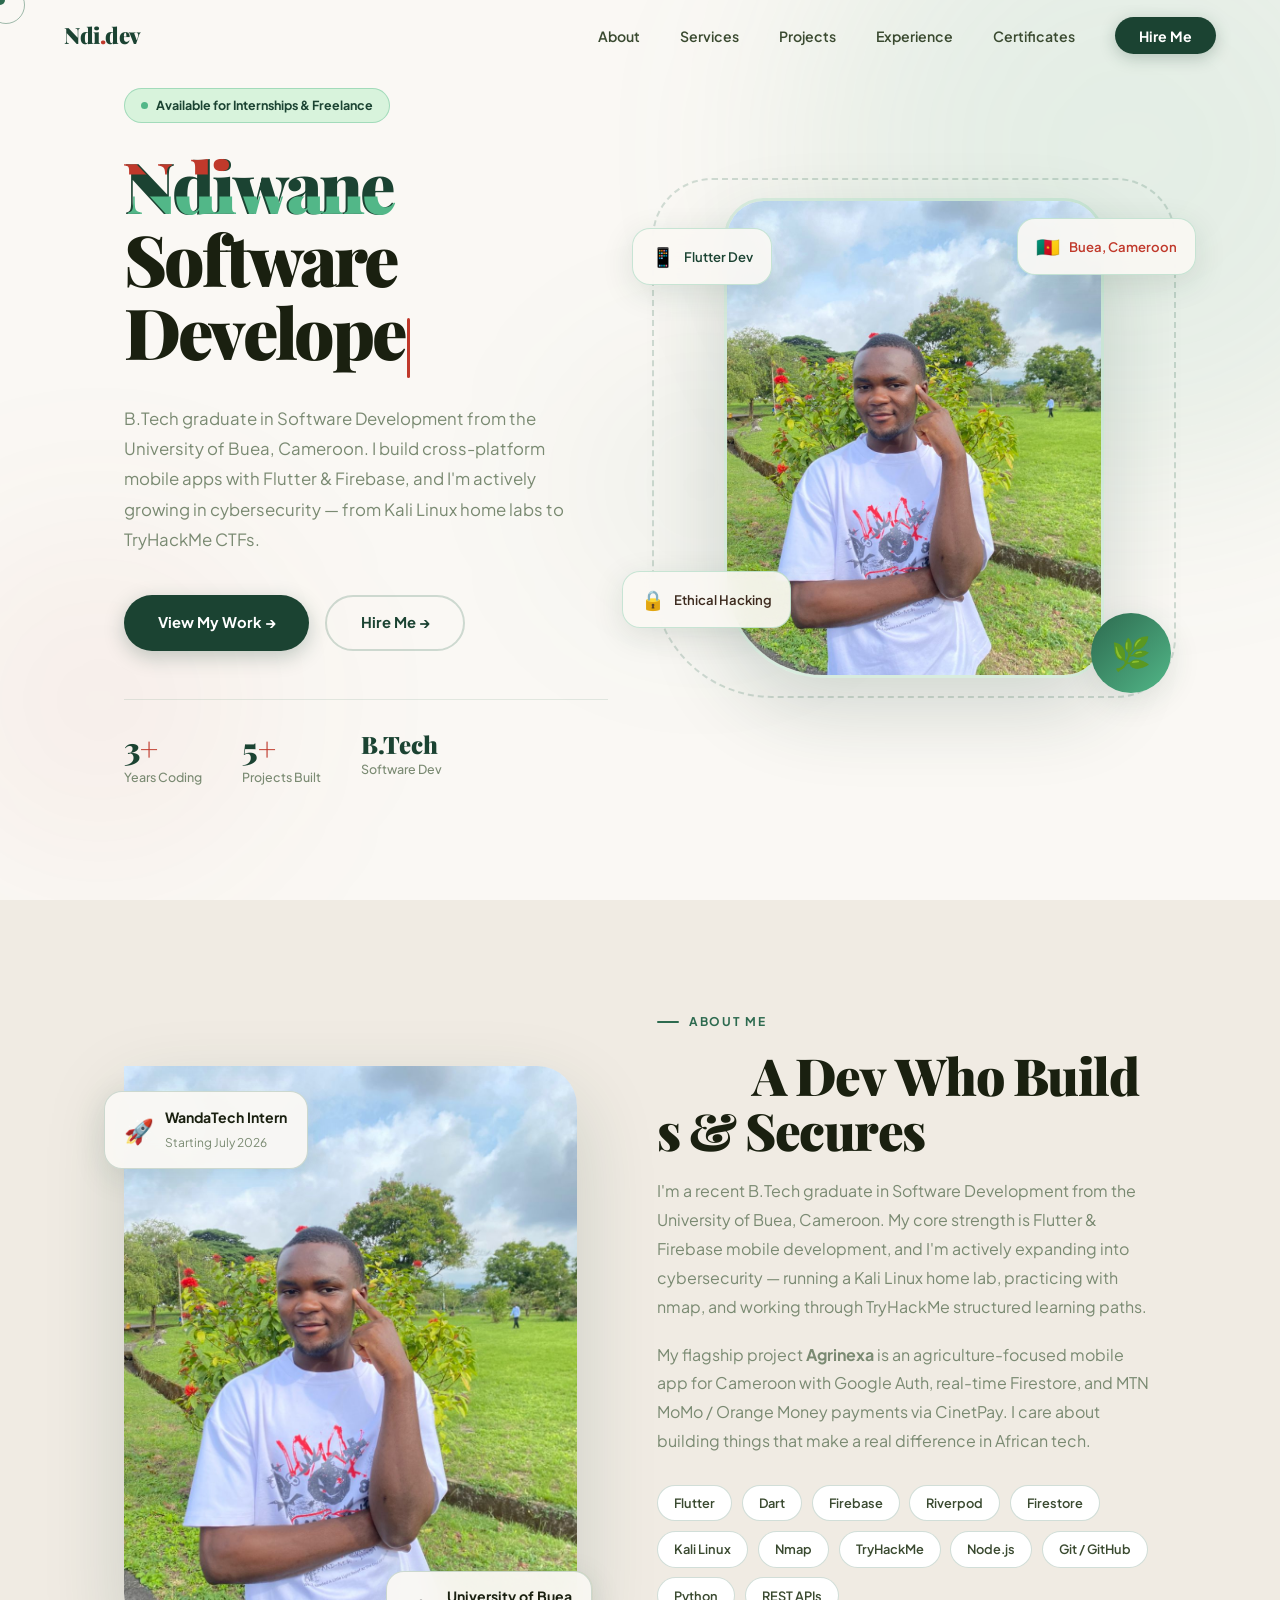
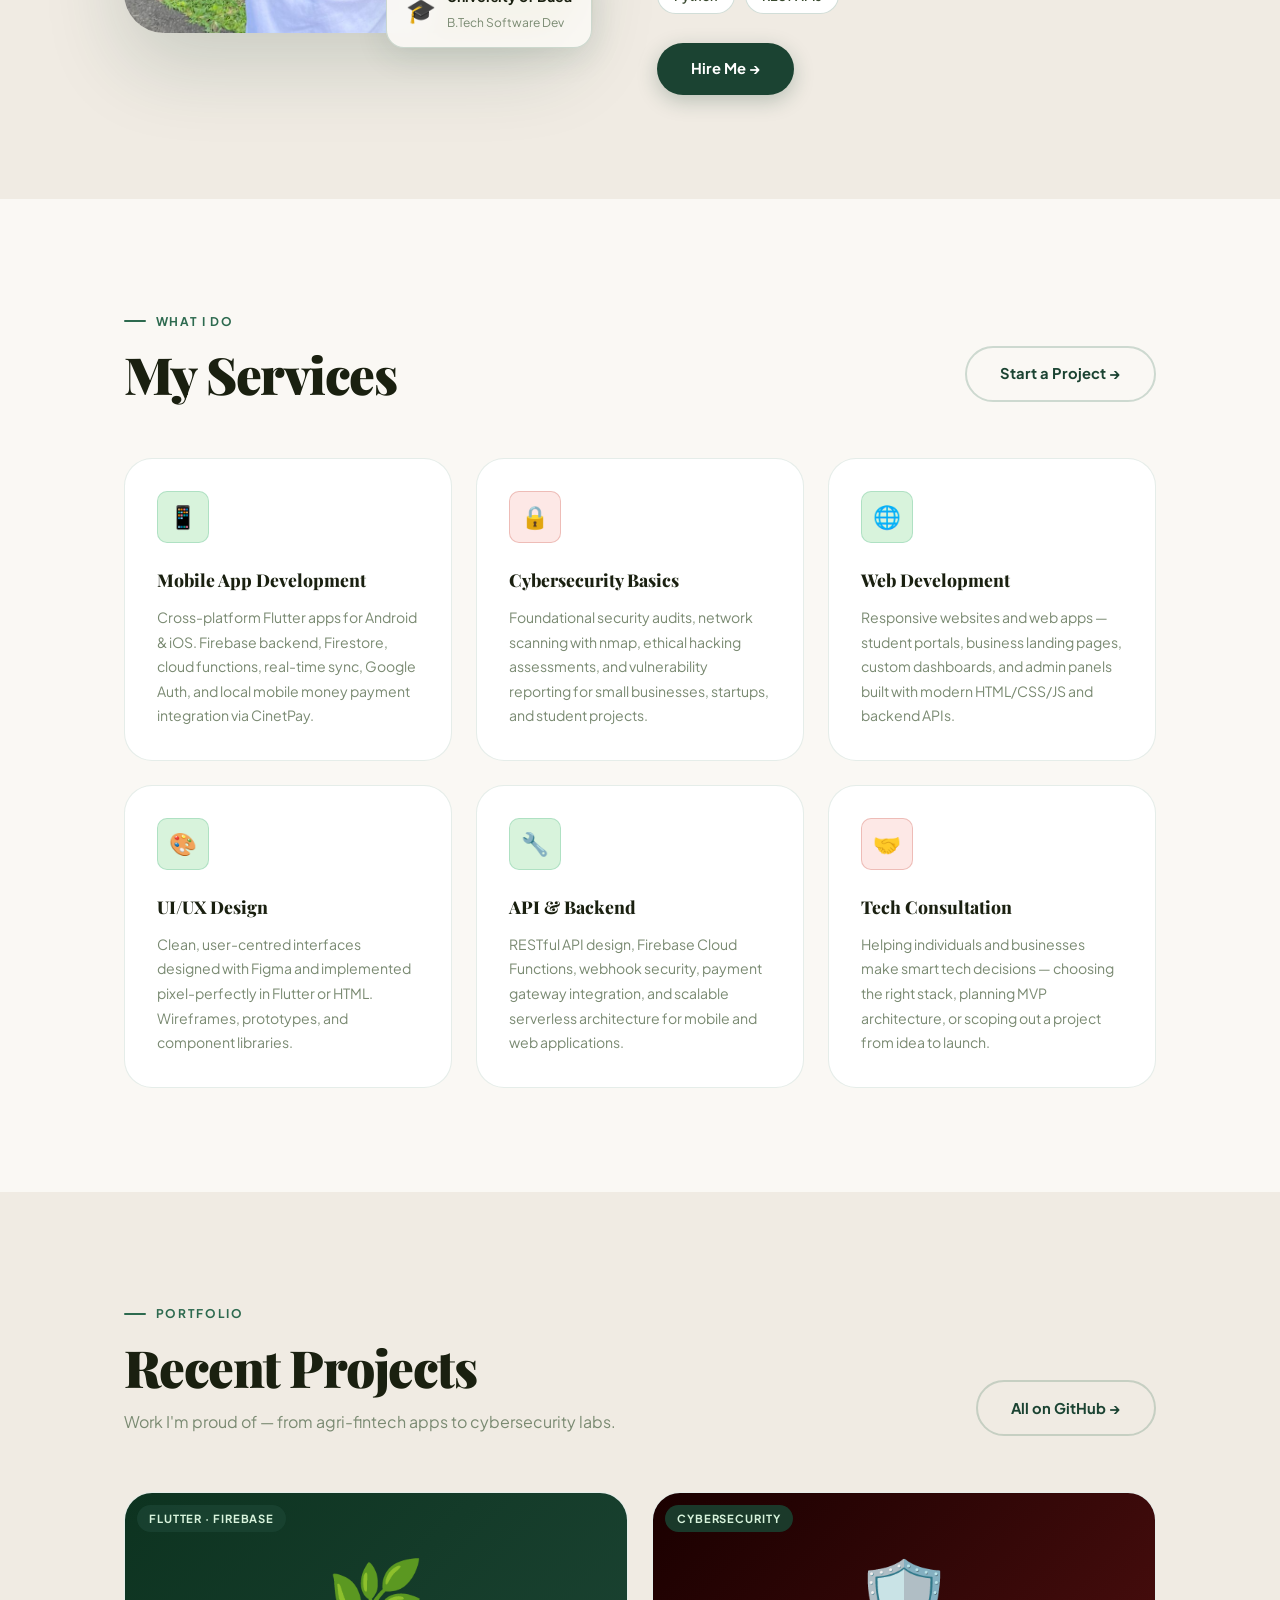
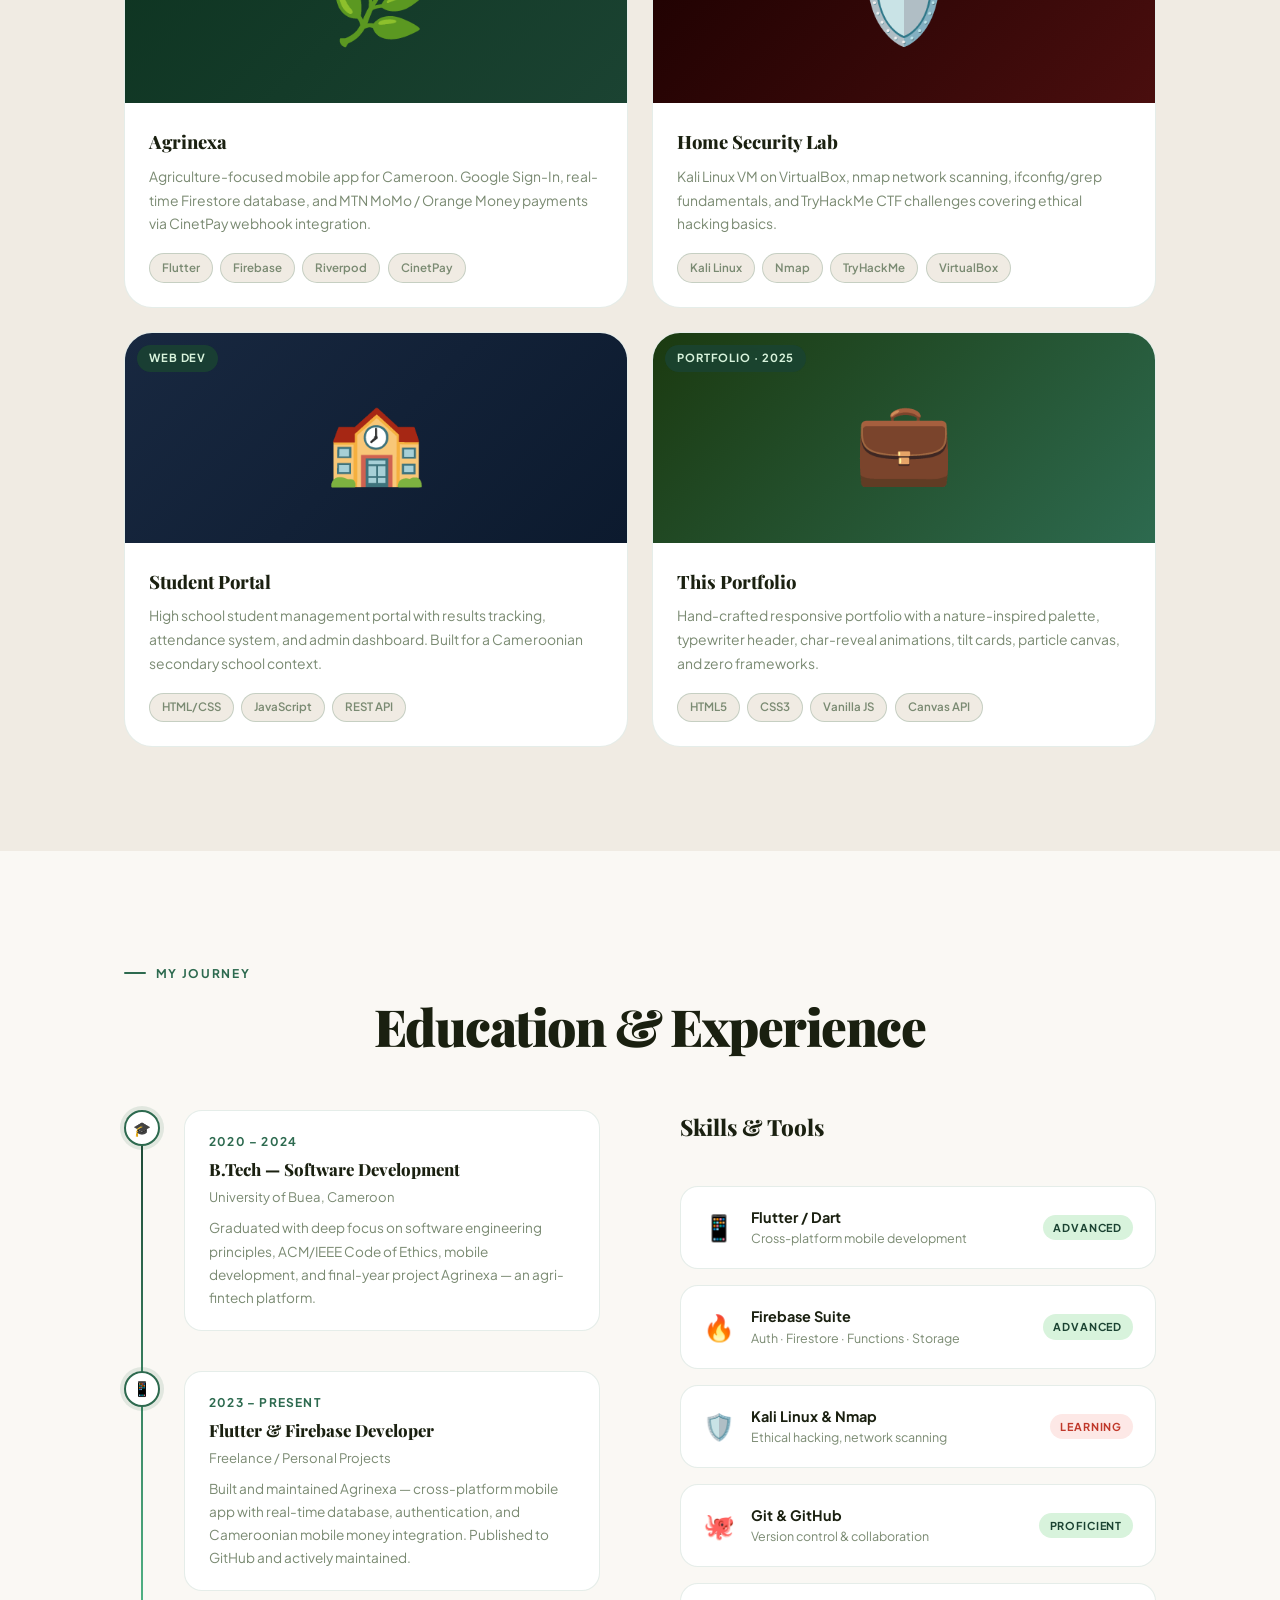
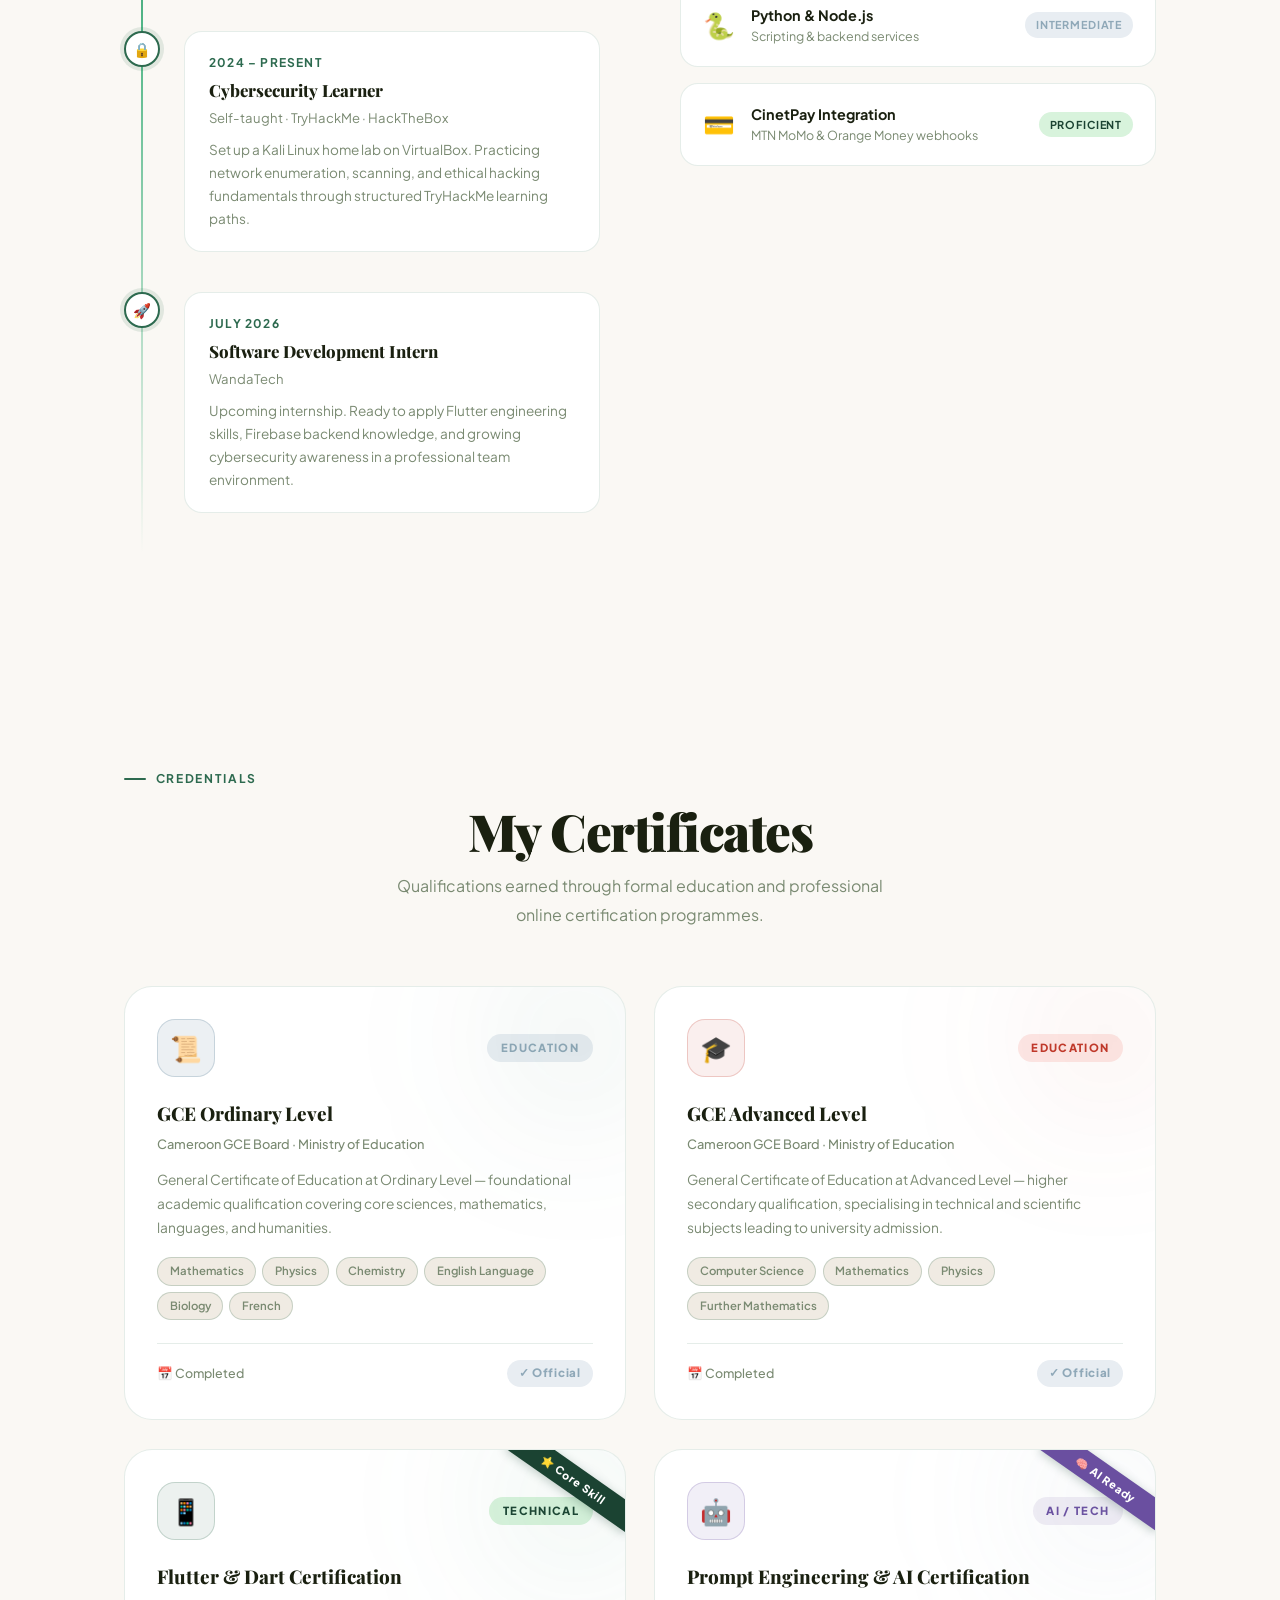
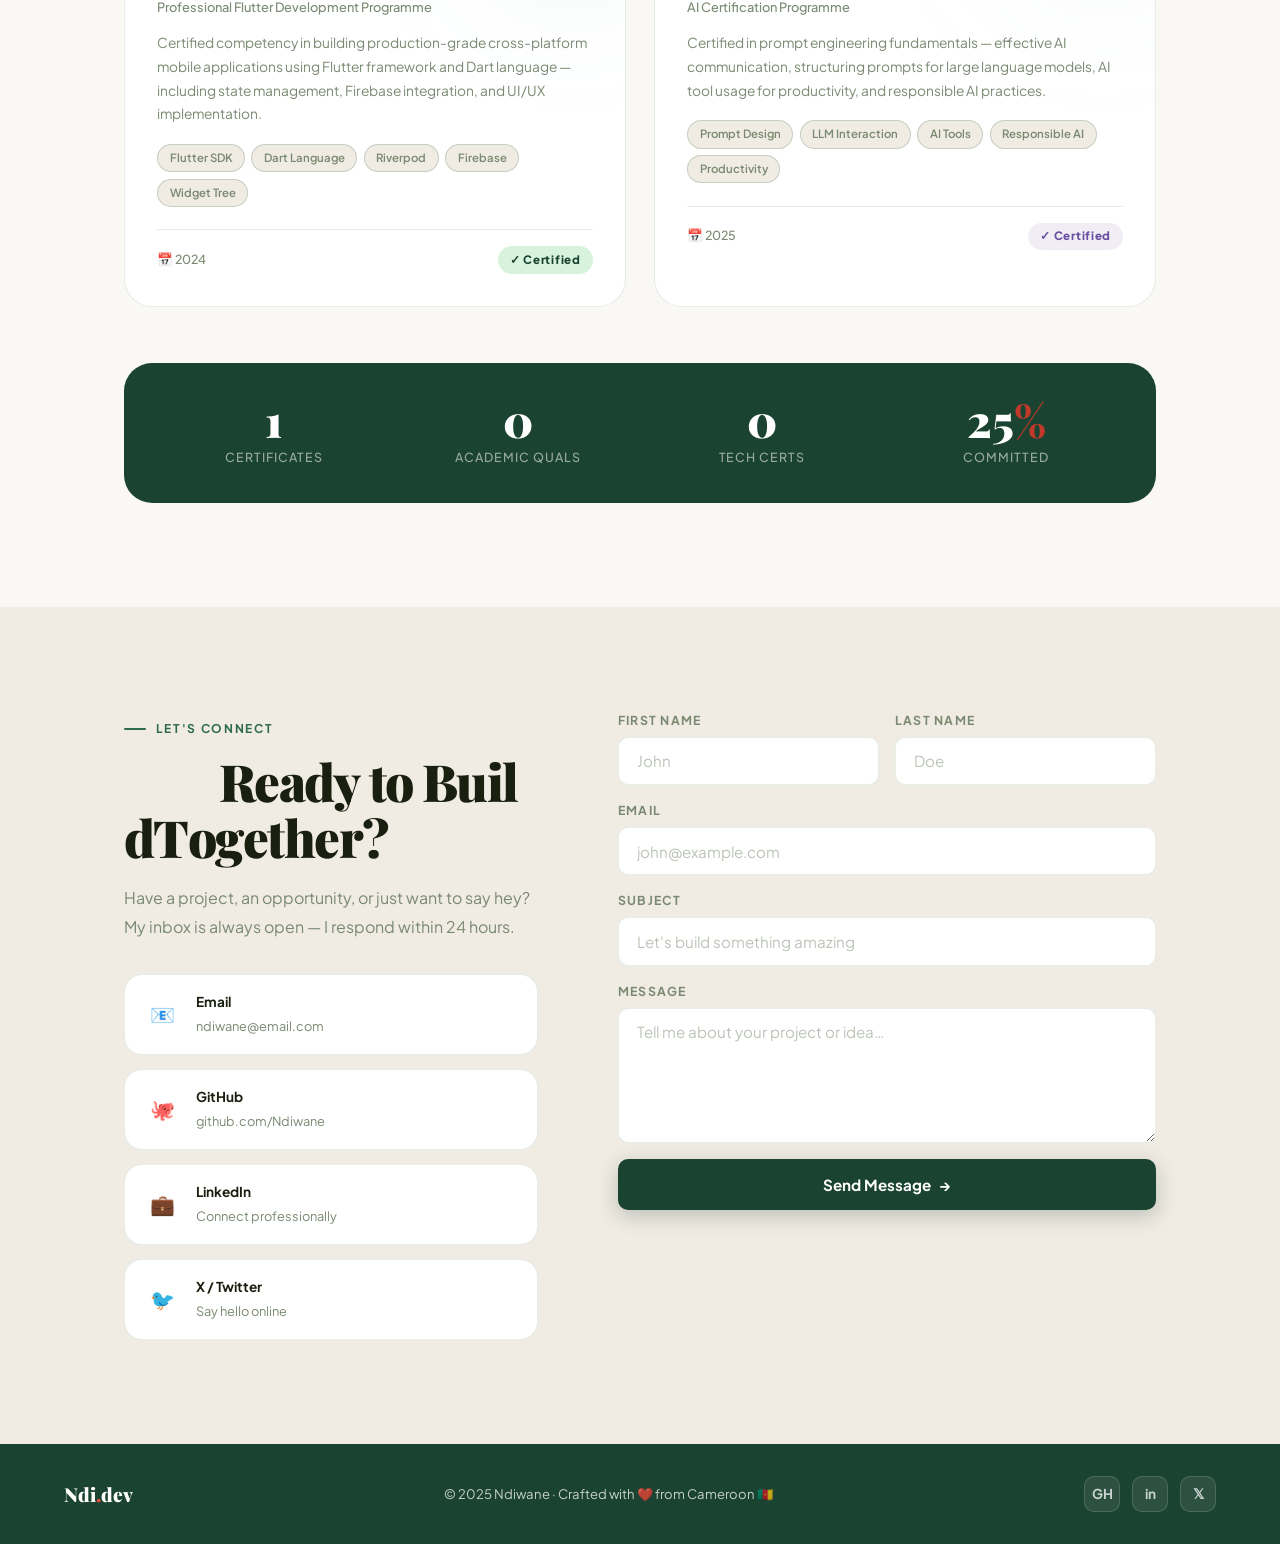
==== index.html @ b37a6908 "Add files via upload" ====
<!DOCTYPE html>
<html lang="en">
<head>
  <meta charset="UTF-8" />
  <meta name="viewport" content="width=device-width, initial-scale=1.0"/>
  <meta name="description" content="Ndiwane — Software Developer & Cybersecurity Enthusiast from Cameroon. Flutter, Firebase, Kali Linux."/>
  <title>Ndiwane · Software Developer</title>
  <link rel="preconnect" href="https://fonts.googleapis.com">
  <link href="https://fonts.googleapis.com/css2?family=Playfair+Display:wght@700;800;900&family=Plus+Jakarta+Sans:wght@300;400;500;600;700&display=swap" rel="stylesheet">
  <link rel="stylesheet" href="portfolio.css">
</head>
<body>
 
<!-- LEAF PARTICLE CANVAS -->
<canvas id="leafCanvas" style="position:fixed;inset:0;z-index:0;pointer-events:none;opacity:0.7;"></canvas>
 
<!-- CURSOR -->
<div class="cursor" id="cursor"></div>
<div class="cursor-ring" id="cursorRing"></div>
 
<!-- ════════════════════════════
     NAVBAR
════════════════════════════ -->
<nav class="navbar" id="navbar">
  <a href="#hero" class="nav-logo">Ndi<span class="dot">.</span>dev</a>
 
  <ul class="nav-links">
    <li><a href="#about">About</a></li>
    <li><a href="#services">Services</a></li>
    <li><a href="#projects">Projects</a></li>
    <li><a href="#experience">Experience</a></li>
    <li><a href="#certificates">Certificates</a></li>
    <li><a href="hire.html" class="nav-hire">Hire Me</a></li>
  </ul>
 
  <button class="hamburger" id="hamburger" aria-label="Toggle menu">
    <span></span><span></span><span></span>
  </button>
</nav>
 
<!-- MOBILE MENU -->
<div class="mobile-menu" id="mobileMenu">
  <a href="#about">About</a>
  <a href="#services">Services</a>
  <a href="#projects">Projects</a>
  <a href="#experience">Experience</a>
  <a href="#certificates">Certificates</a>
  <a href="hire.html">Hire Me</a>
</div>
 
 
<!-- ════════════════════════════
     HERO
════════════════════════════ -->
<section id="hero">
  <!-- ambient blobs -->
  <div class="hero-blob blob1"></div>
  <div class="hero-blob blob2"></div>
  <div class="hero-blob blob3"></div>
 
  <div class="hero-inner">
 
    <!-- LEFT — TEXT -->
    <div class="hero-text">
      <div class="hero-tag">
        <span class="pulse-dot"></span>
        Available for Internships & Freelance
      </div>
 
      <h1 class="hero-title">
        <span class="name-line glitch word-hover" data-text="Ndiwane">Ndiwane</span>
        <span class="role-line">
          <span id="typewriterRole">Software Developer</span><span class="typewriter-cursor"></span>
        </span>
      </h1>
 
      <p class="hero-desc">
        B.Tech graduate in Software Development from the University of Buea, Cameroon.
        I build cross-platform mobile apps with Flutter &amp; Firebase, and I'm actively growing
        in cybersecurity — from Kali Linux home labs to TryHackMe CTFs.
      </p>
 
      <div class="hero-actions">
        <a href="#projects" class="btn-primary">View My Work →</a>
        <a href="hire.html" class="btn-outline">Hire Me →</a>
      </div>
 
      <div class="hero-stats">
        <div class="h-stat">
          <div class="h-stat-num"><span data-count="3">0</span><span class="counter-suffix">+</span></div>
          <div class="h-stat-label">Years Coding</div>
        </div>
        <div class="h-stat">
          <div class="h-stat-num"><span data-count="5">0</span><span class="counter-suffix">+</span></div>
          <div class="h-stat-label">Projects Built</div>
        </div>
        <div class="h-stat">
          <div class="h-stat-num" style="font-size:1.5rem;">B.Tech</div>
          <div class="h-stat-label">Software Dev</div>
        </div>
      </div>
    </div>
 
    <!-- RIGHT — PHOTO -->
    <div class="hero-photo-wrap">
      <div class="photo-ring"></div>
 
      <div class="photo-frame">
        <img src="profile.jpg" alt="Ndiwane — Software Developer" loading="eager">
      </div>
 
      <!-- floating deco cards -->
      <div class="photo-deco deco-1">
        <span class="deco-icon">📱</span>
        Flutter Dev
      </div>
      <div class="photo-deco deco-2">
        <span class="deco-icon">🔒</span>
        Ethical Hacking
      </div>
      <div class="photo-deco deco-3">
        <span class="deco-icon">🇨🇲</span>
        Buea, Cameroon
      </div>
 
      <div class="photo-corner">🌿</div>
    </div>
 
  </div>
</section>
 
 
<!-- ════════════════════════════
     ABOUT
════════════════════════════ -->
<section id="about">
  <div class="container">
    <div class="about-grid">
 
      <!-- photo side -->
      <div class="about-img-side reveal-left">
        <img src="profile.jpg" alt="Ndiwane" class="about-photo">
        <div class="about-badge ab1">
          <div class="ab-icon">🎓</div>
          <div class="ab-info">
            <strong>University of Buea</strong>
            <span>B.Tech Software Dev</span>
          </div>
        </div>
        <div class="about-badge ab2">
          <div class="ab-icon">🚀</div>
          <div class="ab-info">
            <strong>WandaTech Intern</strong>
            <span>Starting July 2026</span>
          </div>
        </div>
      </div>
 
      <!-- content side -->
      <div class="about-content">
        <div class="section-eyebrow reveal">About Me</div>
        <h2 class="section-title char-reveal reveal d1">
          A Dev Who Builds &amp; Secures
        </h2>
        <p class="section-sub reveal d2" style="margin: 1.2rem 0;">
          I'm a recent B.Tech graduate in Software Development from the University of Buea, Cameroon.
          My core strength is Flutter &amp; Firebase mobile development, and I'm actively expanding
          into cybersecurity — running a Kali Linux home lab, practicing with nmap, and working through
          TryHackMe structured learning paths.
        </p>
        <p class="section-sub reveal d3" style="margin-bottom: 1.8rem;">
          My flagship project <strong>Agrinexa</strong> is an agriculture-focused mobile app for Cameroon
          with Google Auth, real-time Firestore, and MTN MoMo / Orange Money payments via CinetPay.
          I care about building things that make a real difference in African tech.
        </p>
 
        <div class="skills-wrap reveal d3">
          <span class="skill-pill">Flutter</span>
          <span class="skill-pill">Dart</span>
          <span class="skill-pill">Firebase</span>
          <span class="skill-pill">Riverpod</span>
          <span class="skill-pill">Firestore</span>
          <span class="skill-pill red">Kali Linux</span>
          <span class="skill-pill red">Nmap</span>
          <span class="skill-pill red">TryHackMe</span>
          <span class="skill-pill">Node.js</span>
          <span class="skill-pill">Git / GitHub</span>
          <span class="skill-pill">Python</span>
          <span class="skill-pill">REST APIs</span>
        </div>
 
        <div class="reveal d4">
          <a href="hire.html" class="btn-primary">Hire Me →</a>
        </div>
      </div>
 
    </div>
  </div>
</section>
 
 
<!-- ════════════════════════════
     SERVICES
════════════════════════════ -->
<section id="services">
  <div class="container">
    <div class="services-top">
      <div>
        <div class="section-eyebrow reveal">What I Do</div>
        <h2 class="section-title char-reveal reveal d1">My <span class="green">Services</span></h2>
      </div>
      <a href="hire.html" class="btn-outline reveal">Start a Project →</a>
    </div>
 
    <div class="services-grid">
      <div class="service-card reveal">
        <div class="svc-icon-box">📱</div>
        <div class="svc-title">Mobile App Development</div>
        <div class="svc-desc">
          Cross-platform Flutter apps for Android &amp; iOS. Firebase backend, Firestore, cloud functions,
          real-time sync, Google Auth, and local mobile money payment integration via CinetPay.
        </div>
      </div>
 
      <div class="service-card red-card reveal d1">
        <div class="svc-icon-box">🔒</div>
        <div class="svc-title">Cybersecurity Basics</div>
        <div class="svc-desc">
          Foundational security audits, network scanning with nmap, ethical hacking assessments,
          and vulnerability reporting for small businesses, startups, and student projects.
        </div>
      </div>
 
      <div class="service-card reveal d2">
        <div class="svc-icon-box">🌐</div>
        <div class="svc-title">Web Development</div>
        <div class="svc-desc">
          Responsive websites and web apps — student portals, business landing pages,
          custom dashboards, and admin panels built with modern HTML/CSS/JS and backend APIs.
        </div>
      </div>
 
      <div class="service-card reveal d1">
        <div class="svc-icon-box">🎨</div>
        <div class="svc-title">UI/UX Design</div>
        <div class="svc-desc">
          Clean, user-centred interfaces designed with Figma and implemented pixel-perfectly in Flutter or
          HTML. Wireframes, prototypes, and component libraries.
        </div>
      </div>
 
      <div class="service-card reveal d2">
        <div class="svc-icon-box">🔧</div>
        <div class="svc-title">API & Backend</div>
        <div class="svc-desc">
          RESTful API design, Firebase Cloud Functions, webhook security, payment gateway integration,
          and scalable serverless architecture for mobile and web applications.
        </div>
      </div>
 
      <div class="service-card red-card reveal d3">
        <div class="svc-icon-box">🤝</div>
        <div class="svc-title">Tech Consultation</div>
        <div class="svc-desc">
          Helping individuals and businesses make smart tech decisions — choosing the right stack,
          planning MVP architecture, or scoping out a project from idea to launch.
        </div>
      </div>
    </div>
  </div>
</section>
 
 
<!-- ════════════════════════════
     PROJECTS
════════════════════════════ -->
<section id="projects">
  <div class="container">
    <div class="projects-header">
      <div>
        <div class="section-eyebrow reveal">Portfolio</div>
        <h2 class="section-title char-reveal reveal d1">Recent <span class="red">Projects</span></h2>
        <p class="section-sub reveal d2" style="margin-top:0.8rem;">Work I'm proud of — from agri-fintech apps to cybersecurity labs.</p>
      </div>
      <a href="https://github.com/Ndiwane" target="_blank" class="btn-outline reveal">All on GitHub →</a>
    </div>
 
    <div class="projects-grid">
 
      <div class="project-card reveal">
        <div class="project-thumb">
          <div class="project-thumb-inner" style="background: linear-gradient(135deg,#0d3320,#1b4332);">🌿</div>
          <span class="proj-label">Flutter · Firebase</span>
          <div class="project-thumb-overlay">
            <button class="proj-view-btn" onclick="window.open('https://github.com/Ndiwane/agrinexa_server','_blank')">
              View on GitHub ↗
            </button>
          </div>
        </div>
        <div class="project-body">
          <div class="project-title">Agrinexa</div>
          <div class="project-desc">
            Agriculture-focused mobile app for Cameroon. Google Sign-In, real-time Firestore database,
            and MTN MoMo / Orange Money payments via CinetPay webhook integration.
          </div>
          <div class="project-tags">
            <span class="p-tag">Flutter</span>
            <span class="p-tag">Firebase</span>
            <span class="p-tag">Riverpod</span>
            <span class="p-tag">CinetPay</span>
          </div>
        </div>
      </div>
 
      <div class="project-card reveal d1">
        <div class="project-thumb">
          <div class="project-thumb-inner" style="background: linear-gradient(135deg,#1a0000,#4a0e0e);">🛡️</div>
          <span class="proj-label">Cybersecurity</span>
          <div class="project-thumb-overlay">
            <button class="proj-view-btn">Learn More ↗</button>
          </div>
        </div>
        <div class="project-body">
          <div class="project-title">Home Security Lab</div>
          <div class="project-desc">
            Kali Linux VM on VirtualBox, nmap network scanning, ifconfig/grep fundamentals,
            and TryHackMe CTF challenges covering ethical hacking basics.
          </div>
          <div class="project-tags">
            <span class="p-tag">Kali Linux</span>
            <span class="p-tag">Nmap</span>
            <span class="p-tag">TryHackMe</span>
            <span class="p-tag">VirtualBox</span>
          </div>
        </div>
      </div>
 
      <div class="project-card reveal d2">
        <div class="project-thumb">
          <div class="project-thumb-inner" style="background: linear-gradient(135deg,#182840,#0c1a2e);">🏫</div>
          <span class="proj-label">Web Dev</span>
          <div class="project-thumb-overlay">
            <button class="proj-view-btn">View Project ↗</button>
          </div>
        </div>
        <div class="project-body">
          <div class="project-title">Student Portal</div>
          <div class="project-desc">
            High school student management portal with results tracking, attendance system,
            and admin dashboard. Built for a Cameroonian secondary school context.
          </div>
          <div class="project-tags">
            <span class="p-tag">HTML/CSS</span>
            <span class="p-tag">JavaScript</span>
            <span class="p-tag">REST API</span>
          </div>
        </div>
      </div>
 
      <div class="project-card reveal d3">
        <div class="project-thumb">
          <div class="project-thumb-inner" style="background: linear-gradient(135deg,#1b3a10,#2d6a4f);">💼</div>
          <span class="proj-label">Portfolio · 2025</span>
          <div class="project-thumb-overlay">
            <button class="proj-view-btn">You're Here ✓</button>
          </div>
        </div>
        <div class="project-body">
          <div class="project-title">This Portfolio</div>
          <div class="project-desc">
            Hand-crafted responsive portfolio with a nature-inspired palette, typewriter header,
            char-reveal animations, tilt cards, particle canvas, and zero frameworks.
          </div>
          <div class="project-tags">
            <span class="p-tag">HTML5</span>
            <span class="p-tag">CSS3</span>
            <span class="p-tag">Vanilla JS</span>
            <span class="p-tag">Canvas API</span>
          </div>
        </div>
      </div>
 
    </div>
  </div>
</section>
 
 
<!-- ════════════════════════════
     EXPERIENCE
════════════════════════════ -->
<section id="experience">
  <div class="container">
    <div class="section-eyebrow reveal" style="justify-content:center;">My Journey</div>
    <h2 class="section-title char-reveal reveal d1" style="text-align:center;margin-bottom:3.5rem;">
      Education &amp; <span class="green">Experience</span>
    </h2>
 
    <div class="exp-inner">
 
      <!-- TIMELINE -->
      <div class="timeline">
        <div class="tl-item reveal">
          <div class="tl-dot">🎓</div>
          <div class="tl-body">
            <div class="tl-date">2020 – 2024</div>
            <div class="tl-title">B.Tech — Software Development</div>
            <div class="tl-org">University of Buea, Cameroon</div>
            <div class="tl-desc">
              Graduated with deep focus on software engineering principles, ACM/IEEE Code of Ethics,
              mobile development, and final-year project Agrinexa — an agri-fintech platform.
            </div>
          </div>
        </div>
 
        <div class="tl-item reveal d1">
          <div class="tl-dot">📱</div>
          <div class="tl-body">
            <div class="tl-date">2023 – Present</div>
            <div class="tl-title">Flutter &amp; Firebase Developer</div>
            <div class="tl-org">Freelance / Personal Projects</div>
            <div class="tl-desc">
              Built and maintained Agrinexa — cross-platform mobile app with real-time database,
              authentication, and Cameroonian mobile money integration. Published to GitHub and actively maintained.
            </div>
          </div>
        </div>
 
        <div class="tl-item reveal d2">
          <div class="tl-dot">🔒</div>
          <div class="tl-body">
            <div class="tl-date">2024 – Present</div>
            <div class="tl-title">Cybersecurity Learner</div>
            <div class="tl-org">Self-taught · TryHackMe · HackTheBox</div>
            <div class="tl-desc">
              Set up a Kali Linux home lab on VirtualBox. Practicing network enumeration, scanning,
              and ethical hacking fundamentals through structured TryHackMe learning paths.
            </div>
          </div>
        </div>
 
        <div class="tl-item reveal d3">
          <div class="tl-dot">🚀</div>
          <div class="tl-body">
            <div class="tl-date">July 2026</div>
            <div class="tl-title">Software Development Intern</div>
            <div class="tl-org">WandaTech</div>
            <div class="tl-desc">
              Upcoming internship. Ready to apply Flutter engineering skills, Firebase backend knowledge,
              and growing cybersecurity awareness in a professional team environment.
            </div>
          </div>
        </div>
      </div>
 
      <!-- CERTIFICATIONS / TOOLS -->
      <div class="cert-side">
        <h3 style="font-family:var(--font-display);font-size:1.4rem;font-weight:800;margin-bottom:1.5rem;" class="reveal">
          Skills &amp; Tools
        </h3>
 
        <div class="cert-card reveal">
          <div class="cert-icon">📱</div>
          <div>
            <div class="cert-title">Flutter / Dart</div>
            <div class="cert-sub">Cross-platform mobile development</div>
          </div>
          <span class="cert-badge badge-green">Advanced</span>
        </div>
 
        <div class="cert-card reveal d1">
          <div class="cert-icon">🔥</div>
          <div>
            <div class="cert-title">Firebase Suite</div>
            <div class="cert-sub">Auth · Firestore · Functions · Storage</div>
          </div>
          <span class="cert-badge badge-green">Advanced</span>
        </div>
 
        <div class="cert-card reveal d2">
          <div class="cert-icon">🛡️</div>
          <div>
            <div class="cert-title">Kali Linux &amp; Nmap</div>
            <div class="cert-sub">Ethical hacking, network scanning</div>
          </div>
          <span class="cert-badge badge-red">Learning</span>
        </div>
 
        <div class="cert-card reveal d3">
          <div class="cert-icon">🐙</div>
          <div>
            <div class="cert-title">Git &amp; GitHub</div>
            <div class="cert-sub">Version control &amp; collaboration</div>
          </div>
          <span class="cert-badge badge-green">Proficient</span>
        </div>
 
        <div class="cert-card reveal d4">
          <div class="cert-icon">🐍</div>
          <div>
            <div class="cert-title">Python &amp; Node.js</div>
            <div class="cert-sub">Scripting &amp; backend services</div>
          </div>
          <span class="cert-badge badge-sky">Intermediate</span>
        </div>
 
        <div class="cert-card reveal d5">
          <div class="cert-icon">💳</div>
          <div>
            <div class="cert-title">CinetPay Integration</div>
            <div class="cert-sub">MTN MoMo &amp; Orange Money webhooks</div>
          </div>
          <span class="cert-badge badge-green">Proficient</span>
        </div>
      </div>
 
    </div>
  </div>
</section>
 
 
<!-- ════════════════════════════
     CERTIFICATES
════════════════════════════ -->
<section id="certificates">
  <div class="container">
    <div class="section-eyebrow reveal" style="justify-content:center;">Credentials</div>
    <h2 class="section-title char-reveal reveal d1" style="text-align:center;">My <span class="red">Certificates</span></h2>
    <p class="section-sub reveal d2" style="text-align:center;margin:0.8rem auto 3.5rem;max-width:520px;">
      Qualifications earned through formal education and professional online certification programmes.
    </p>
 
    <div class="certs-grid">
 
      <!-- GCE O-LEVEL -->
      <div class="cert-big-card reveal" data-category="education">
        <div class="cbc-glow"></div>
        <div class="cbc-header">
          <div class="cbc-icon-wrap edu">&#x1F4DC;</div>
          <div class="cbc-badge edu-badge">Education</div>
        </div>
        <div class="cbc-body">
          <div class="cbc-title">GCE Ordinary Level</div>
          <div class="cbc-issuer">Cameroon GCE Board &middot; Ministry of Education</div>
          <div class="cbc-desc">
            General Certificate of Education at Ordinary Level &mdash; foundational academic qualification
            covering core sciences, mathematics, languages, and humanities.
          </div>
          <div class="cbc-subjects">
            <span class="cbc-subj">Mathematics</span>
            <span class="cbc-subj">Physics</span>
            <span class="cbc-subj">Chemistry</span>
            <span class="cbc-subj">English Language</span>
            <span class="cbc-subj">Biology</span>
            <span class="cbc-subj">French</span>
          </div>
        </div>
        <div class="cbc-footer">
          <div class="cbc-year">&#x1F4C5; Completed</div>
          <div class="cbc-verify verified">&#x2713; Official</div>
        </div>
      </div>
 
      <!-- GCE A-LEVEL -->
      <div class="cert-big-card reveal d1" data-category="education">
        <div class="cbc-glow red-glow"></div>
        <div class="cbc-header">
          <div class="cbc-icon-wrap red-edu">&#x1F393;</div>
          <div class="cbc-badge red-badge">Education</div>
        </div>
        <div class="cbc-body">
          <div class="cbc-title">GCE Advanced Level</div>
          <div class="cbc-issuer">Cameroon GCE Board &middot; Ministry of Education</div>
          <div class="cbc-desc">
            General Certificate of Education at Advanced Level &mdash; higher secondary qualification,
            specialising in technical and scientific subjects leading to university admission.
          </div>
          <div class="cbc-subjects">
            <span class="cbc-subj">Computer Science</span>
            <span class="cbc-subj">Mathematics</span>
            <span class="cbc-subj">Physics</span>
            <span class="cbc-subj">Further Mathematics</span>
          </div>
        </div>
        <div class="cbc-footer">
          <div class="cbc-year">&#x1F4C5; Completed</div>
          <div class="cbc-verify verified">&#x2713; Official</div>
        </div>
      </div>
 
      <!-- FLUTTER & DART -->
      <div class="cert-big-card reveal d2" data-category="tech">
        <div class="cbc-glow green-glow"></div>
        <div class="cbc-header">
          <div class="cbc-icon-wrap tech">&#x1F4F1;</div>
          <div class="cbc-badge tech-badge">Technical</div>
        </div>
        <div class="cbc-body">
          <div class="cbc-title">Flutter &amp; Dart Certification</div>
          <div class="cbc-issuer">Professional Flutter Development Programme</div>
          <div class="cbc-desc">
            Certified competency in building production-grade cross-platform mobile applications
            using Flutter framework and Dart language &mdash; including state management, Firebase integration,
            and UI/UX implementation.
          </div>
          <div class="cbc-subjects">
            <span class="cbc-subj">Flutter SDK</span>
            <span class="cbc-subj">Dart Language</span>
            <span class="cbc-subj">Riverpod</span>
            <span class="cbc-subj">Firebase</span>
            <span class="cbc-subj">Widget Tree</span>
          </div>
        </div>
        <div class="cbc-footer">
          <div class="cbc-year">&#x1F4C5; 2024</div>
          <div class="cbc-verify verified green-verify">&#x2713; Certified</div>
        </div>
        <div class="cert-ribbon">&#x2B50; Core Skill</div>
      </div>
 
      <!-- PROMPT AI -->
      <div class="cert-big-card reveal d3" data-category="tech">
        <div class="cbc-glow sky-glow"></div>
        <div class="cbc-header">
          <div class="cbc-icon-wrap ai">&#x1F916;</div>
          <div class="cbc-badge ai-badge">AI / Tech</div>
        </div>
        <div class="cbc-body">
          <div class="cbc-title">Prompt Engineering &amp; AI Certification</div>
          <div class="cbc-issuer">AI Certification Programme</div>
          <div class="cbc-desc">
            Certified in prompt engineering fundamentals &mdash; effective AI communication, structuring
            prompts for large language models, AI tool usage for productivity, and responsible AI practices.
          </div>
          <div class="cbc-subjects">
            <span class="cbc-subj">Prompt Design</span>
            <span class="cbc-subj">LLM Interaction</span>
            <span class="cbc-subj">AI Tools</span>
            <span class="cbc-subj">Responsible AI</span>
            <span class="cbc-subj">Productivity</span>
          </div>
        </div>
        <div class="cbc-footer">
          <div class="cbc-year">&#x1F4C5; 2025</div>
          <div class="cbc-verify verified sky-verify">&#x2713; Certified</div>
        </div>
        <div class="cert-ribbon ai-ribbon">&#x1F9E0; AI Ready</div>
      </div>
 
    </div>
 
    <!-- STATS ROW -->
    <div class="cert-stats-row reveal">
      <div class="cert-stat-item">
        <div class="csi-num"><span data-count="4">0</span></div>
        <div class="csi-label">Certificates</div>
      </div>
      <div class="cert-stat-item">
        <div class="csi-num"><span data-count="2">0</span></div>
        <div class="csi-label">Academic Quals</div>
      </div>
      <div class="cert-stat-item">
        <div class="csi-num"><span data-count="2">0</span></div>
        <div class="csi-label">Tech Certs</div>
      </div>
      <div class="cert-stat-item">
        <div class="csi-num"><span data-count="100">0</span><span style="color:var(--red)">%</span></div>
        <div class="csi-label">Committed</div>
      </div>
    </div>
 
  </div>
</section>
 
 
<!-- ════════════════════════════
     CONTACT
════════════════════════════ -->
<section id="contact">
  <div class="container">
    <div class="contact-grid">
 
      <div>
        <div class="section-eyebrow reveal">Let's Connect</div>
        <h2 class="section-title char-reveal reveal d1">
          Ready to <span class="green">Build<br>Together?</span>
        </h2>
        <p class="section-sub reveal d2" style="margin: 1.2rem 0 0;">
          Have a project, an opportunity, or just want to say hey?
          My inbox is always open — I respond within 24 hours.
        </p>
 
        <div class="contact-links">
          <a href="mailto:ndiwane@email.com" class="c-link reveal d1">
            <span class="c-link-icon">📧</span>
            <div class="c-link-text">
              <strong>Email</strong>
              <span>ndiwane@email.com</span>
            </div>
          </a>
          <a href="https://github.com/Ndiwane" target="_blank" class="c-link reveal d2">
            <span class="c-link-icon">🐙</span>
            <div class="c-link-text">
              <strong>GitHub</strong>
              <span>github.com/Ndiwane</span>
            </div>
          </a>
          <a href="#" class="c-link reveal d3">
            <span class="c-link-icon">💼</span>
            <div class="c-link-text">
              <strong>LinkedIn</strong>
              <span>Connect professionally</span>
            </div>
          </a>
          <a href="#" class="c-link reveal d4">
            <span class="c-link-icon">🐦</span>
            <div class="c-link-text">
              <strong>X / Twitter</strong>
              <span>Say hello online</span>
            </div>
          </a>
        </div>
      </div>
 
      <!-- FORM -->
      <div id="contactForm" class="contact-form reveal d2">
        <div class="form-row">
          <div class="form-group">
            <label class="form-label">First Name</label>
            <input type="text" class="form-input" placeholder="John">
          </div>
          <div class="form-group">
            <label class="form-label">Last Name</label>
            <input type="text" class="form-input" placeholder="Doe">
          </div>
        </div>
        <div class="form-group">
          <label class="form-label">Email</label>
          <input type="email" class="form-input" placeholder="john@example.com">
        </div>
        <div class="form-group">
          <label class="form-label">Subject</label>
          <input type="text" class="form-input" placeholder="Let's build something amazing">
        </div>
        <div class="form-group">
          <label class="form-label">Message</label>
          <textarea class="form-textarea" placeholder="Tell me about your project or idea…"></textarea>
        </div>
        <button class="form-submit" id="formSubmit">
          Send Message <span>→</span>
        </button>
      </div>
 
    </div>
  </div>
</section>
 
 
<!-- ════════════════════════════
     FOOTER
════════════════════════════ -->
<footer>
  <div class="footer-logo">Ndi<span class="dot">.</span>dev</div>
  <div class="footer-copy">© 2025 Ndiwane · Crafted with ❤️ from Cameroon 🇨🇲</div>
  <div class="footer-socials">
    <a href="https://github.com/Ndiwane" target="_blank" class="soc-btn" title="GitHub">GH</a>
    <a href="#" class="soc-btn" title="LinkedIn">in</a>
    <a href="#" class="soc-btn" title="X">𝕏</a>
  </div>
</footer>
 
<!-- BACK TO TOP -->
<button class="back-top" id="backTop" aria-label="Back to top">↑</button>
 
<script src="portfolio.js"></script>
</body>
</html>
---- portfolio.css ----
/* ═══════════════════════════════════════════════
   NDIWANE PORTFOLIO — portfolio.css
   Color palette pulled from profile photo:
   • Forest greens  (#1b4332, #2d6a4f, #52b788)
   • Sky / cloud    (#e8edf2, #c9d4dc)
   • Red flower     (#c0392b, #e74c3c)
   • Warm cream     (#faf8f4, #f0ebe3)
   • Earth          (#3d2b1f, #6b4c3b)
═══════════════════════════════════════════════ */
 
@import url('https://fonts.googleapis.com/css2?family=Playfair+Display:wght@700;800;900&family=Plus+Jakarta+Sans:wght@300;400;500;600;700&display=swap');
 
/* ── CSS VARIABLES ── */
:root {
  --bg:          #faf8f4;
  --bg2:         #f0ebe3;
  --bg3:         #e8edf2;
  --surface:     #ffffff;
  --surface2:    #f5f2ed;
 
  --forest-dark: #1b4332;
  --forest:      #2d6a4f;
  --forest-mid:  #40916c;
  --forest-light:#52b788;
  --forest-pale: #d8f3dc;
 
  --red:         #c0392b;
  --red-light:   #e74c3c;
  --red-pale:    #fde8e6;
 
  --sky:         #c9d4dc;
  --sky-dark:    #8fa8b8;
 
  --earth:       #3d2b1f;
  --earth-mid:   #6b4c3b;
  --earth-light: #a07860;
 
  --text:        #1a2010;
  --text-mid:    #3a4a30;
  --muted:       #7a8a72;
  --border:      rgba(45,106,79,0.12);
  --border2:     rgba(45,106,79,0.22);
 
  --font-display: 'Playfair Display', serif;
  --font-body:    'Plus Jakarta Sans', sans-serif;
 
  --shadow-sm:  0 2px 12px rgba(27,67,50,0.08);
  --shadow-md:  0 8px 32px rgba(27,67,50,0.12);
  --shadow-lg:  0 20px 60px rgba(27,67,50,0.15);
  --shadow-xl:  0 32px 80px rgba(27,67,50,0.18);
 
  --radius-sm:  10px;
  --radius-md:  18px;
  --radius-lg:  28px;
  --radius-xl:  40px;
}
 
/* ── RESET ── */
*, *::before, *::after { box-sizing: border-box; margin: 0; padding: 0; }
html { scroll-behavior: smooth; font-size: 16px; }
body {
  background: var(--bg);
  color: var(--text);
  font-family: var(--font-body);
  line-height: 1.6;
  overflow-x: hidden;
}
img { max-width: 100%; display: block; }
a { text-decoration: none; color: inherit; }
ul { list-style: none; }
button { font-family: var(--font-body); }
 
/* ── SCROLLBAR ── */
::-webkit-scrollbar { width: 5px; }
::-webkit-scrollbar-track { background: var(--bg); }
::-webkit-scrollbar-thumb { background: var(--forest); border-radius: 10px; }
 
/* ── SELECTION ── */
::selection { background: var(--forest-pale); color: var(--forest-dark); }
 
/* ── NOISE TEXTURE ── */
body::after {
  content: '';
  position: fixed; inset: 0; z-index: 0; pointer-events: none;
  background-image: url("data:image/svg+xml,%3Csvg viewBox='0 0 300 300' xmlns='http://www.w3.org/2000/svg'%3E%3Cfilter id='n'%3E%3CfeTurbulence type='fractalNoise' baseFrequency='0.75' numOctaves='4' stitchTiles='stitch'/%3E%3C/filter%3E%3Crect width='100%25' height='100%25' filter='url(%23n)' opacity='0.025'/%3E%3C/svg%3E");
  opacity: 0.6;
}
 
/* ══════════════════════════════
   CURSOR
══════════════════════════════ */
.cursor {
  width: 10px; height: 10px;
  background: var(--forest);
  border-radius: 50%;
  position: fixed; z-index: 9999;
  pointer-events: none;
  transform: translate(-50%,-50%);
  transition: width 0.3s, height 0.3s, background 0.3s;
}
.cursor-ring {
  width: 38px; height: 38px;
  border: 1.5px solid rgba(45,106,79,0.45);
  border-radius: 50%;
  position: fixed; z-index: 9998;
  pointer-events: none;
  transform: translate(-50%,-50%);
  transition: width 0.3s, height 0.3s, border-color 0.3s;
}
.cursor.hover { width: 18px; height: 18px; background: var(--red); }
.cursor-ring.hover { width: 58px; height: 58px; border-color: var(--red); }
 
/* ══════════════════════════════
   NAVBAR
══════════════════════════════ */
.navbar {
  position: fixed; top: 0; left: 0; right: 0; z-index: 500;
  padding: 1.1rem 5vw;
  display: flex; align-items: center; justify-content: space-between;
  transition: background 0.4s, backdrop-filter 0.4s, box-shadow 0.4s;
}
.navbar.scrolled {
  background: rgba(250,248,244,0.88);
  backdrop-filter: blur(20px);
  box-shadow: 0 1px 0 var(--border);
}
 
.nav-logo {
  font-family: var(--font-display);
  font-size: 1.4rem; font-weight: 900;
  color: var(--forest-dark);
  letter-spacing: -0.02em;
}
.nav-logo .dot { color: var(--red); }
 
.nav-links {
  display: flex; align-items: center; gap: 2.5rem;
}
.nav-links a {
  font-size: 0.88rem; font-weight: 600;
  color: var(--text-mid);
  position: relative; transition: color 0.3s;
}
.nav-links a::after {
  content: ''; position: absolute; bottom: -3px; left: 0;
  width: 0; height: 2px; background: var(--forest);
  border-radius: 2px; transition: width 0.35s;
}
.nav-links a:hover { color: var(--forest-dark); }
.nav-links a:hover::after, .nav-links a.active::after { width: 100%; }
.nav-links a.active { color: var(--forest-dark); }
 
.nav-hire {
  background: var(--forest-dark);
  color: #fff !important; padding: 0.6rem 1.5rem;
  border-radius: 100px; font-weight: 700 !important;
  box-shadow: 0 4px 16px rgba(27,67,50,0.25);
  transition: background 0.3s, transform 0.2s, box-shadow 0.3s !important;
}
.nav-hire:hover {
  background: var(--forest) !important;
  transform: translateY(-2px) !important;
  box-shadow: 0 8px 24px rgba(27,67,50,0.35) !important;
}
.nav-hire::after { display: none !important; }
 
/* Hamburger */
.hamburger {
  display: none; flex-direction: column; gap: 5px;
  cursor: pointer; padding: 4px; background: none; border: none;
}
.hamburger span {
  display: block; width: 24px; height: 2px;
  background: var(--forest-dark); border-radius: 2px; transition: all 0.3s;
}
.hamburger.open span:nth-child(1) { transform: translateY(7px) rotate(45deg); }
.hamburger.open span:nth-child(2) { opacity: 0; }
.hamburger.open span:nth-child(3) { transform: translateY(-7px) rotate(-45deg); }
 
/* Mobile Menu */
.mobile-menu {
  position: fixed; inset: 0; z-index: 490;
  background: var(--surface);
  display: flex; flex-direction: column; align-items: center; justify-content: center;
  gap: 2rem; opacity: 0; pointer-events: none;
  transition: opacity 0.35s;
}
.mobile-menu.open { opacity: 1; pointer-events: all; }
.mobile-menu a {
  font-family: var(--font-display);
  font-size: 2.4rem; font-weight: 800;
  color: var(--forest-dark); transition: color 0.2s;
}
.mobile-menu a:hover { color: var(--red); }
 
/* ══════════════════════════════
   HELPERS
══════════════════════════════ */
.container { max-width: 1160px; margin: 0 auto; padding: 0 5vw; }
section { padding: 6.5rem 0; position: relative; z-index: 1; }
 
.section-eyebrow {
  display: inline-flex; align-items: center; gap: 0.6rem;
  font-size: 0.75rem; font-weight: 700; text-transform: uppercase; letter-spacing: 0.14em;
  color: var(--forest);
  margin-bottom: 1rem;
}
.section-eyebrow::before {
  content: ''; width: 22px; height: 2px; background: var(--forest); border-radius: 2px;
}
 
.section-title {
  font-family: var(--font-display);
  font-size: clamp(2.2rem, 4vw, 3.4rem);
  font-weight: 900; line-height: 1.08; letter-spacing: -0.03em;
  color: var(--text);
}
.section-title .green { color: var(--forest); }
.section-title .red   { color: var(--red); }
 
.section-sub {
  color: var(--muted); font-size: 1rem; line-height: 1.8; max-width: 520px;
}
 
.btn-primary {
  display: inline-flex; align-items: center; gap: 0.55rem;
  background: var(--forest-dark); color: #fff;
  font-weight: 700; font-size: 0.92rem;
  padding: 0.9rem 2.1rem; border-radius: 100px;
  border: none; cursor: pointer; transition: all 0.3s;
  box-shadow: 0 6px 20px rgba(27,67,50,0.25);
}
.btn-primary:hover {
  background: var(--forest); transform: translateY(-3px);
  box-shadow: 0 12px 28px rgba(27,67,50,0.3);
}
 
.btn-outline {
  display: inline-flex; align-items: center; gap: 0.55rem;
  background: transparent; color: var(--forest-dark);
  font-weight: 700; font-size: 0.92rem;
  padding: 0.9rem 2.1rem; border-radius: 100px;
  border: 2px solid var(--border2); cursor: pointer; transition: all 0.3s;
}
.btn-outline:hover {
  background: var(--forest-pale); border-color: var(--forest);
  transform: translateY(-3px);
}
 
.btn-red {
  background: var(--red); box-shadow: 0 6px 20px rgba(192,57,43,0.25);
}
.btn-red:hover {
  background: var(--red-light); box-shadow: 0 12px 28px rgba(192,57,43,0.35);
}
 
/* ══════════════════════════════
   REVEAL ANIMATIONS
══════════════════════════════ */
.reveal {
  opacity: 0; transform: translateY(40px);
  transition: opacity 0.75s cubic-bezier(0.16,1,0.3,1), transform 0.75s cubic-bezier(0.16,1,0.3,1);
}
.reveal.visible { opacity: 1; transform: translateY(0); }
.reveal-left { opacity: 0; transform: translateX(-40px); transition: opacity 0.75s cubic-bezier(0.16,1,0.3,1), transform 0.75s cubic-bezier(0.16,1,0.3,1); }
.reveal-left.visible { opacity: 1; transform: translateX(0); }
.reveal-right { opacity: 0; transform: translateX(40px); transition: opacity 0.75s cubic-bezier(0.16,1,0.3,1), transform 0.75s cubic-bezier(0.16,1,0.3,1); }
.reveal-right.visible { opacity: 1; transform: translateX(0); }
.d1 { transition-delay: 0.1s; } .d2 { transition-delay: 0.2s; }
.d3 { transition-delay: 0.3s; } .d4 { transition-delay: 0.4s; }
.d5 { transition-delay: 0.5s; }
 
/* ══════════════════════════════
   HERO
══════════════════════════════ */
#hero {
  min-height: 100vh;
  background: var(--bg);
  display: flex; align-items: center;
  padding-top: 5rem;
  overflow: hidden;
  position: relative;
}
 
/* green organic blob background */
.hero-blob {
  position: absolute;
  border-radius: 50%;
  filter: blur(90px);
  pointer-events: none;
}
.blob1 {
  width: 700px; height: 700px;
  background: radial-gradient(circle, rgba(82,183,136,0.14), rgba(45,106,79,0.06));
  top: -200px; right: -200px;
  animation: blobFloat 10s ease-in-out infinite;
}
.blob2 {
  width: 400px; height: 400px;
  background: radial-gradient(circle, rgba(192,57,43,0.07), transparent);
  bottom: 0; left: -100px;
  animation: blobFloat 13s ease-in-out infinite reverse;
}
.blob3 {
  width: 250px; height: 250px;
  background: radial-gradient(circle, rgba(45,106,79,0.1), transparent);
  top: 40%; left: 45%;
  animation: blobFloat 8s ease-in-out infinite;
}
@keyframes blobFloat { 0%,100%{transform:translate(0,0) scale(1);} 50%{transform:translate(20px,-30px) scale(1.05);} }
 
.hero-inner {
  display: grid; grid-template-columns: 1fr 1fr;
  gap: 4rem; align-items: center;
  max-width: 1160px; margin: 0 auto;
  padding: 0 5vw; width: 100%;
  position: relative; z-index: 2;
}
 
/* Hero text */
.hero-tag {
  display: inline-flex; align-items: center; gap: 0.5rem;
  background: var(--forest-pale);
  border: 1px solid rgba(82,183,136,0.4);
  color: var(--forest-dark);
  font-size: 0.78rem; font-weight: 700;
  padding: 0.4rem 1rem; border-radius: 100px;
  margin-bottom: 1.6rem;
}
.hero-tag .pulse-dot {
  width: 7px; height: 7px; background: var(--forest-light);
  border-radius: 50%; animation: pulseGreen 2.2s infinite;
}
@keyframes pulseGreen { 0%,100%{opacity:1;transform:scale(1);} 50%{opacity:0.4;transform:scale(1.5);} }
 
/* ── TYPEWRITER TITLE ── */
.hero-title {
  font-family: var(--font-display);
  font-size: clamp(3rem, 5.5vw, 5.2rem);
  font-weight: 900; line-height: 1.04; letter-spacing: -0.04em;
  margin-bottom: 1.6rem; color: var(--text);
}
.hero-title .name-line { display: block; color: var(--forest-dark); }
.hero-title .role-line { display: block; }
 
/* Typewriter cursor blink */
.typewriter-cursor {
  display: inline-block;
  width: 3px; height: 0.85em;
  background: var(--red);
  margin-left: 3px;
  vertical-align: text-bottom;
  border-radius: 2px;
  animation: blink 1s step-end infinite;
}
@keyframes blink { 0%,100%{opacity:1;} 50%{opacity:0;} }
 
/* glitch text */
.glitch {
  position: relative; display: inline-block;
}
.glitch::before, .glitch::after {
  content: attr(data-text);
  position: absolute; left: 0; top: 0;
  width: 100%; height: 100%;
  font-family: inherit; font-size: inherit; font-weight: inherit;
}
.glitch::before {
  color: var(--red); clip-path: polygon(0 0, 100% 0, 100% 35%, 0 35%);
  transform: translateX(-2px);
  animation: glitchTop 4s infinite linear;
}
.glitch::after {
  color: var(--forest-light); clip-path: polygon(0 65%, 100% 65%, 100% 100%, 0 100%);
  transform: translateX(2px);
  animation: glitchBot 4s infinite linear;
}
@keyframes glitchTop {
  0%,92%,100%{transform:translateX(0);opacity:0;}
  93%{transform:translateX(-4px);opacity:0.8;}
  95%{transform:translateX(3px);opacity:0.6;}
  97%{transform:translateX(0);opacity:0;}
}
@keyframes glitchBot {
  0%,92%,100%{transform:translateX(0);opacity:0;}
  94%{transform:translateX(4px);opacity:0.7;}
  96%{transform:translateX(-3px);opacity:0.5;}
  98%{transform:translateX(0);opacity:0;}
}
 
.hero-desc {
  color: var(--muted); font-size: 1.05rem; line-height: 1.8;
  max-width: 460px; margin-bottom: 2.5rem;
}
 
.hero-actions { display: flex; gap: 1rem; flex-wrap: wrap; margin-bottom: 3rem; }
 
.hero-stats {
  display: flex; gap: 2.5rem; padding-top: 2rem;
  border-top: 1px solid var(--border);
}
.h-stat-num {
  font-family: var(--font-display);
  font-size: 2rem; font-weight: 900; line-height: 1;
  color: var(--forest-dark);
}
.counter-suffix { color: var(--red); }
.h-stat-label { font-size: 0.78rem; color: var(--muted); margin-top: 0.2rem; font-weight: 500; }
 
/* Hero photo side */
.hero-photo-wrap {
  position: relative;
  display: flex; align-items: center; justify-content: center;
}
 
.photo-frame {
  width: 380px; height: 480px;
  border-radius: var(--radius-xl) var(--radius-xl) var(--radius-xl) 100px;
  overflow: hidden;
  position: relative;
  box-shadow: var(--shadow-xl);
  border: 3px solid rgba(82,183,136,0.2);
}
.photo-frame img {
  width: 100%; height: 100%;
  object-fit: cover; object-position: top center;
  transition: transform 0.6s ease;
}
.photo-frame:hover img { transform: scale(1.04); }
 
/* green foliage decoration */
.photo-deco {
  position: absolute;
  background: var(--forest-pale);
  border: 1px solid rgba(82,183,136,0.3);
  border-radius: var(--radius-md);
  display: flex; align-items: center; gap: 0.6rem;
  padding: 0.75rem 1.1rem;
  box-shadow: var(--shadow-md);
  white-space: nowrap;
  backdrop-filter: blur(12px);
  background: rgba(250,248,244,0.92);
  font-size: 0.82rem; font-weight: 600;
  animation: decoFloat 5s ease-in-out infinite;
}
.photo-deco:nth-child(2) { animation-delay: 1.5s; }
.photo-deco:nth-child(3) { animation-delay: 3s; }
@keyframes decoFloat { 0%,100%{transform:translateY(0);} 50%{transform:translateY(-8px);} }
 
.deco-1 { top: 30px; left: -40px; color: var(--forest-dark); }
.deco-2 { bottom: 50px; left: -50px; color: var(--earth); }
.deco-3 { top: 20px; right: -40px; color: var(--red); }
.deco-icon { font-size: 1.2rem; }
 
/* corner accent */
.photo-corner {
  position: absolute; bottom: -15px; right: -15px;
  width: 80px; height: 80px; border-radius: 50%;
  background: linear-gradient(135deg, var(--forest), var(--forest-light));
  display: flex; align-items: center; justify-content: center;
  font-size: 2rem; box-shadow: var(--shadow-md);
  animation: spinSlow 12s linear infinite;
}
@keyframes spinSlow { from{transform:rotate(0deg);} to{transform:rotate(360deg);} }
 
.photo-ring {
  position: absolute; inset: -20px;
  border: 2px dashed rgba(45,106,79,0.2);
  border-radius: calc(var(--radius-xl) + 20px) calc(var(--radius-xl) + 20px) calc(var(--radius-xl) + 20px) calc(100px + 20px);
  pointer-events: none;
  animation: ringPulse 3s ease-in-out infinite;
}
@keyframes ringPulse { 0%,100%{opacity:0.5;} 50%{opacity:1;} }
 
/* ══════════════════════════════
   ABOUT
══════════════════════════════ */
#about { background: var(--bg2); }
 
.about-grid {
  display: grid; grid-template-columns: 1fr 1.1fr; gap: 5rem; align-items: center;
}
.about-img-side { position: relative; }
 
.about-photo {
  width: 100%; aspect-ratio: 4/5;
  border-radius: 0 var(--radius-xl) var(--radius-xl) var(--radius-xl);
  object-fit: cover; object-position: top center;
  box-shadow: var(--shadow-xl);
}
 
.about-badge {
  position: absolute;
  background: rgba(250,248,244,0.95); backdrop-filter: blur(12px);
  border: 1px solid var(--border2);
  border-radius: var(--radius-md); padding: 0.85rem 1.2rem;
  box-shadow: var(--shadow-md);
  display: flex; align-items: center; gap: 0.7rem;
}
.ab1 { bottom: -15px; right: -15px; }
.ab2 { top: 25px; left: -20px; }
.ab-icon { font-size: 1.5rem; }
.ab-info strong { display: block; font-size: 0.88rem; font-weight: 700; color: var(--text); }
.ab-info span  { font-size: 0.75rem; color: var(--muted); }
 
/* skill pills */
.skills-wrap { display: flex; flex-wrap: wrap; gap: 0.6rem; margin: 1.8rem 0; }
.skill-pill {
  font-size: 0.8rem; font-weight: 600;
  padding: 0.45rem 1rem; border-radius: 100px;
  background: var(--surface); border: 1.5px solid var(--border2);
  color: var(--text-mid); transition: all 0.3s; cursor: default;
}
.skill-pill:hover {
  background: var(--forest-pale); border-color: var(--forest);
  color: var(--forest-dark); transform: translateY(-2px);
}
.skill-pill.red:hover { background: var(--red-pale); border-color: var(--red); color: var(--red); }
 
/* ══════════════════════════════
   SERVICES
══════════════════════════════ */
#services { background: var(--bg); }
 
.services-top {
  display: flex; justify-content: space-between; align-items: flex-end;
  margin-bottom: 3.5rem; flex-wrap: wrap; gap: 1.5rem;
}
 
.services-grid {
  display: grid; grid-template-columns: repeat(3, 1fr); gap: 1.5rem;
}
 
.service-card {
  background: var(--surface);
  border: 1.5px solid var(--border);
  border-radius: var(--radius-lg); padding: 2rem;
  transition: all 0.4s cubic-bezier(0.16,1,0.3,1);
  position: relative; overflow: hidden; cursor: pointer;
}
.service-card::before {
  content: '';
  position: absolute; top: 0; left: 0; right: 0; height: 3px;
  background: linear-gradient(90deg, var(--forest), var(--forest-light));
  transform: scaleX(0); transform-origin: left; transition: transform 0.4s;
}
.service-card.red-card::before { background: linear-gradient(90deg, var(--red), #e8856c); }
.service-card:hover {
  transform: translateY(-8px);
  border-color: rgba(45,106,79,0.3);
  box-shadow: var(--shadow-lg);
}
.service-card:hover::before { transform: scaleX(1); }
 
.svc-icon-box {
  width: 52px; height: 52px; border-radius: var(--radius-sm);
  background: var(--forest-pale); border: 1.5px solid rgba(82,183,136,0.3);
  display: flex; align-items: center; justify-content: center;
  font-size: 1.4rem; margin-bottom: 1.4rem; transition: all 0.35s;
}
.service-card.red-card .svc-icon-box { background: var(--red-pale); border-color: rgba(192,57,43,0.25); }
.service-card:hover .svc-icon-box { transform: rotate(8deg) scale(1.1); background: var(--forest); }
.service-card.red-card:hover .svc-icon-box { background: var(--red); }
 
.svc-title {
  font-family: var(--font-display);
  font-size: 1.1rem; font-weight: 800; margin-bottom: 0.7rem; color: var(--text);
}
.svc-desc { font-size: 0.88rem; color: var(--muted); line-height: 1.75; }
 
/* ══════════════════════════════
   PROJECTS
══════════════════════════════ */
#projects { background: var(--bg2); }
 
.projects-header { display: flex; justify-content: space-between; align-items: flex-end; margin-bottom: 3.5rem; flex-wrap: wrap; gap: 1rem; }
 
.projects-grid { display: grid; grid-template-columns: repeat(2, 1fr); gap: 1.5rem; }
 
.project-card {
  background: var(--surface);
  border: 1.5px solid var(--border);
  border-radius: var(--radius-lg); overflow: hidden;
  transition: all 0.4s cubic-bezier(0.16,1,0.3,1); cursor: pointer;
}
.project-card:hover { transform: translateY(-6px); box-shadow: var(--shadow-lg); border-color: rgba(45,106,79,0.3); }
 
.project-thumb {
  height: 210px; position: relative; overflow: hidden;
}
.project-thumb-inner {
  width: 100%; height: 100%;
  display: flex; align-items: center; justify-content: center;
  font-size: 5rem;
  transition: transform 0.5s ease;
}
.project-card:hover .project-thumb-inner { transform: scale(1.08); }
 
.project-thumb-overlay {
  position: absolute; inset: 0; background: rgba(27,67,50,0.65);
  display: flex; align-items: center; justify-content: center;
  opacity: 0; transition: opacity 0.3s;
}
.project-card:hover .project-thumb-overlay { opacity: 1; }
.proj-view-btn {
  background: #fff; color: var(--forest-dark);
  border: none; cursor: pointer; padding: 0.6rem 1.5rem;
  border-radius: 100px; font-size: 0.85rem; font-weight: 700;
  display: flex; align-items: center; gap: 0.4rem;
  transform: translateY(10px); transition: transform 0.3s;
}
.project-card:hover .proj-view-btn { transform: translateY(0); }
 
.proj-label {
  position: absolute; top: 12px; left: 12px;
  background: rgba(27,67,50,0.85); backdrop-filter: blur(8px);
  color: #d8f3dc; font-size: 0.7rem; font-weight: 700;
  padding: 0.28rem 0.75rem; border-radius: 100px;
  text-transform: uppercase; letter-spacing: 0.08em;
}
 
.project-body { padding: 1.5rem; }
.project-title { font-family: var(--font-display); font-size: 1.15rem; font-weight: 800; margin-bottom: 0.5rem; }
.project-desc { color: var(--muted); font-size: 0.87rem; line-height: 1.7; margin-bottom: 1.1rem; }
.project-tags { display: flex; flex-wrap: wrap; gap: 0.45rem; }
.p-tag {
  font-size: 0.72rem; font-weight: 600; padding: 0.28rem 0.75rem;
  border-radius: 100px; background: var(--bg2); border: 1px solid var(--border2); color: var(--muted);
}
 
/* ══════════════════════════════
   TIMELINE
══════════════════════════════ */
#experience { background: var(--bg); }
.exp-inner { display: grid; grid-template-columns: 1fr 1fr; gap: 5rem; align-items: start; }
 
.timeline { position: relative; }
.timeline::before {
  content: ''; position: absolute; left: 17px; top: 0; bottom: 0;
  width: 2px;
  background: linear-gradient(to bottom, var(--forest-dark), var(--forest-light), rgba(82,183,136,0));
}
 
.tl-item {
  display: flex; gap: 1.5rem; margin-bottom: 2.5rem;
}
.tl-dot {
  width: 36px; height: 36px; border-radius: 50%; flex-shrink: 0;
  background: var(--surface); border: 2px solid var(--forest);
  display: flex; align-items: center; justify-content: center;
  font-size: 0.9rem;
  box-shadow: 0 0 0 4px rgba(45,106,79,0.12);
  transition: all 0.3s; position: relative; z-index: 1;
}
.tl-item:hover .tl-dot { background: var(--forest); box-shadow: 0 0 0 6px rgba(45,106,79,0.18); }
 
.tl-body {
  background: var(--surface); border: 1.5px solid var(--border);
  border-radius: var(--radius-md); padding: 1.3rem 1.5rem; flex: 1;
  transition: border-color 0.3s;
}
.tl-item:hover .tl-body { border-color: var(--border2); }
 
.tl-date { font-size: 0.75rem; font-weight: 700; color: var(--forest); text-transform: uppercase; letter-spacing: 0.1em; margin-bottom: 0.3rem; }
.tl-title { font-family: var(--font-display); font-size: 1.05rem; font-weight: 800; margin-bottom: 0.2rem; }
.tl-org { font-size: 0.82rem; color: var(--muted); margin-bottom: 0.6rem; }
.tl-desc { font-size: 0.85rem; color: var(--muted); line-height: 1.7; }
 
/* Cert / skills side */
.cert-side { display: flex; flex-direction: column; gap: 1rem; }
.cert-card {
  background: var(--surface); border: 1.5px solid var(--border);
  border-radius: var(--radius-md); padding: 1.2rem 1.4rem;
  display: flex; align-items: center; gap: 1rem;
  transition: all 0.3s;
}
.cert-card:hover { border-color: var(--border2); transform: translateX(5px); }
.cert-icon { font-size: 1.6rem; flex-shrink: 0; }
.cert-title { font-size: 0.9rem; font-weight: 700; color: var(--text); }
.cert-sub { font-size: 0.78rem; color: var(--muted); }
.cert-badge {
  margin-left: auto; flex-shrink: 0;
  font-size: 0.68rem; font-weight: 700;
  padding: 0.25rem 0.65rem; border-radius: 100px;
  text-transform: uppercase; letter-spacing: 0.08em;
}
.badge-green { background: var(--forest-pale); color: var(--forest-dark); }
.badge-red   { background: var(--red-pale); color: var(--red); }
.badge-sky   { background: var(--bg3); color: var(--sky-dark); }
 
/* ══════════════════════════════
   CONTACT
══════════════════════════════ */
#contact { background: var(--bg2); }
.contact-grid { display: grid; grid-template-columns: 1fr 1.3fr; gap: 5rem; align-items: start; }
 
.contact-links { display: flex; flex-direction: column; gap: 0.85rem; margin-top: 2rem; }
.c-link {
  display: flex; align-items: center; gap: 1rem;
  background: var(--surface); border: 1.5px solid var(--border);
  border-radius: var(--radius-md); padding: 1rem 1.2rem;
  transition: all 0.3s; color: var(--text);
}
.c-link:hover { border-color: var(--forest); background: var(--forest-pale); transform: translateX(5px); }
.c-link-icon { font-size: 1.25rem; width: 36px; text-align: center; }
.c-link-text strong { display: block; font-size: 0.85rem; font-weight: 700; }
.c-link-text span { font-size: 0.8rem; color: var(--muted); }
 
/* Form */
.contact-form { display: flex; flex-direction: column; gap: 1rem; }
.form-row { display: grid; grid-template-columns: 1fr 1fr; gap: 1rem; }
.form-group { display: flex; flex-direction: column; gap: 0.4rem; }
.form-label { font-size: 0.77rem; font-weight: 700; color: var(--muted); text-transform: uppercase; letter-spacing: 0.1em; }
.form-input, .form-textarea {
  background: var(--surface); border: 1.5px solid var(--border);
  border-radius: var(--radius-sm); padding: 0.85rem 1.1rem;
  color: var(--text); font-family: var(--font-body); font-size: 0.95rem;
  transition: all 0.3s; outline: none; width: 100%;
}
.form-input:focus, .form-textarea:focus {
  border-color: var(--forest);
  box-shadow: 0 0 0 3px rgba(45,106,79,0.1);
}
.form-input::placeholder, .form-textarea::placeholder { color: rgba(122,138,114,0.5); }
.form-textarea { resize: vertical; min-height: 135px; }
.form-submit {
  background: var(--forest-dark); color: #fff; border: none;
  border-radius: var(--radius-sm); padding: 1rem 2rem;
  font-family: var(--font-body); font-size: 0.95rem; font-weight: 700;
  cursor: pointer; transition: all 0.3s;
  box-shadow: 0 6px 20px rgba(27,67,50,0.25);
  display: flex; align-items: center; justify-content: center; gap: 0.5rem;
}
.form-submit:hover { background: var(--forest); transform: translateY(-2px); box-shadow: 0 12px 28px rgba(27,67,50,0.3); }
.form-submit.sent { background: #22c55e; }
 
/* ══════════════════════════════
   FOOTER
══════════════════════════════ */
footer {
  background: var(--forest-dark); color: rgba(255,255,255,0.75);
  padding: 2rem 5vw;
  display: flex; align-items: center; justify-content: space-between; flex-wrap: wrap; gap: 1rem;
  position: relative; z-index: 1;
}
.footer-logo { font-family: var(--font-display); font-size: 1.2rem; font-weight: 900; color: #fff; }
.footer-logo .dot { color: var(--red-light); }
.footer-copy { font-size: 0.82rem; }
.footer-socials { display: flex; gap: 0.75rem; }
.soc-btn {
  width: 36px; height: 36px; border-radius: var(--radius-sm);
  background: rgba(255,255,255,0.08); border: 1px solid rgba(255,255,255,0.15);
  display: flex; align-items: center; justify-content: center;
  color: rgba(255,255,255,0.75); font-size: 0.85rem; text-decoration: none;
  transition: all 0.3s; font-weight: 700;
}
.soc-btn:hover { background: var(--red); border-color: var(--red); color: #fff; transform: translateY(-3px); }
 
/* ══════════════════════════════
   BACK TO TOP
══════════════════════════════ */
.back-top {
  position: fixed; bottom: 2rem; right: 2rem; z-index: 50;
  width: 44px; height: 44px; border-radius: 50%;
  background: var(--forest-dark); color: #fff;
  border: none; cursor: pointer; font-size: 1.1rem;
  display: flex; align-items: center; justify-content: center;
  box-shadow: 0 4px 16px rgba(27,67,50,0.3);
  opacity: 0; transform: translateY(20px); transition: all 0.35s;
}
.back-top.show { opacity: 1; transform: translateY(0); }
.back-top:hover { background: var(--forest); transform: translateY(-3px); }
 
/* ══════════════════════════════
   RESPONSIVE
══════════════════════════════ */
@media (max-width: 960px) {
  .hero-inner { grid-template-columns: 1fr; text-align: center; }
  .hero-desc, .hero-actions { margin-left: auto; margin-right: auto; }
  .hero-actions { justify-content: center; }
  .hero-stats { justify-content: center; }
 
  /* ── SHOW photo on mobile, smaller + centered ── */
  .hero-photo-wrap { display: flex; justify-content: center; order: -1; margin-bottom: 1.5rem; }
  .photo-frame { width: 220px; height: 280px; border-radius: 100px 100px 100px 40px; }
  .photo-ring { display: none; }
  .photo-deco { display: none; }
  .photo-corner { width: 52px; height: 52px; font-size: 1.3rem; bottom: -10px; right: -10px; }
 
  /* ── SHOW about photo on mobile ── */
  .about-grid { grid-template-columns: 1fr; }
  .about-img-side { display: block; }
  .about-photo { width: 100%; max-width: 340px; margin: 0 auto 2rem; aspect-ratio: 4/5;
    border-radius: 0 var(--radius-xl) var(--radius-xl) var(--radius-xl); }
  .ab1 { bottom: -10px; right: 0; }
  .ab2 { top: 10px; left: 0; }
  .services-grid { grid-template-columns: 1fr 1fr; }
  .projects-grid { grid-template-columns: 1fr; }
  .exp-inner { grid-template-columns: 1fr; }
  .contact-grid { grid-template-columns: 1fr; gap: 3rem; }
  .form-row { grid-template-columns: 1fr; }
  .services-top { flex-direction: column; align-items: flex-start; }
  .projects-header { flex-direction: column; align-items: flex-start; }
  .nav-links { display: none; }
  .hamburger { display: flex; }
  .cursor, .cursor-ring { display: none; }
}
@media (max-width: 600px) {
  section { padding: 4.5rem 0; }
  .services-grid { grid-template-columns: 1fr; }
  footer { flex-direction: column; text-align: center; }
  .photo-frame { width: 280px; height: 360px; }
}
 
/* ══════════════════════════════
   CERTIFICATES SECTION
══════════════════════════════ */
#certificates { background: var(--bg); }
 
/* Grid — 2 col desktop, 1 col mobile */
.certs-grid {
  display: grid;
  grid-template-columns: repeat(2, 1fr);
  gap: 1.8rem;
  margin-bottom: 3.5rem;
}
 
/* Individual certificate card */
.cert-big-card {
  background: var(--surface);
  border: 1.5px solid var(--border);
  border-radius: var(--radius-lg);
  padding: 2rem;
  position: relative;
  overflow: hidden;
  transition: all 0.45s cubic-bezier(0.16,1,0.3,1);
  cursor: default;
}
.cert-big-card:hover {
  transform: translateY(-8px);
  box-shadow: var(--shadow-xl);
  border-color: var(--border2);
}
 
/* Ambient glow blob inside card */
.cbc-glow {
  position: absolute;
  width: 260px; height: 260px;
  border-radius: 50%;
  filter: blur(70px);
  top: -80px; right: -80px;
  pointer-events: none;
  background: radial-gradient(circle, rgba(45,106,79,0.10), transparent 70%);
  transition: transform 0.5s;
}
.cert-big-card:hover .cbc-glow { transform: scale(1.2) translate(-10px, 10px); }
.red-glow   { background: radial-gradient(circle, rgba(192,57,43,0.09), transparent 70%); }
.green-glow { background: radial-gradient(circle, rgba(64,145,108,0.12), transparent 70%); }
.sky-glow   { background: radial-gradient(circle, rgba(143,168,184,0.12), transparent 70%); }
 
/* Header row: icon + badge */
.cbc-header {
  display: flex; align-items: center; justify-content: space-between;
  margin-bottom: 1.4rem;
}
.cbc-icon-wrap {
  width: 58px; height: 58px; border-radius: var(--radius-md);
  display: flex; align-items: center; justify-content: center;
  font-size: 1.6rem;
  transition: transform 0.35s;
}
.cert-big-card:hover .cbc-icon-wrap { transform: rotate(6deg) scale(1.08); }
.edu     { background: rgba(201,212,220,0.35); border: 1.5px solid rgba(143,168,184,0.4); }
.red-edu { background: rgba(192,57,43,0.08);  border: 1.5px solid rgba(192,57,43,0.22); }
.tech    { background: rgba(45,106,79,0.09);  border: 1.5px solid rgba(45,106,79,0.22); }
.ai      { background: rgba(106,79,160,0.09); border: 1.5px solid rgba(106,79,160,0.22); }
 
/* Category badge pill */
.cbc-badge {
  font-size: 0.7rem; font-weight: 800;
  text-transform: uppercase; letter-spacing: 0.12em;
  padding: 0.32rem 0.85rem; border-radius: 100px;
}
.edu-badge  { background: var(--bg3);          color: var(--sky-dark); }
.red-badge  { background: var(--red-pale);     color: var(--red); }
.tech-badge { background: var(--forest-pale);  color: var(--forest-dark); }
.ai-badge   { background: rgba(106,79,160,0.1); color: #6a4fa0; }
 
/* Card body */
.cbc-title {
  font-family: var(--font-display);
  font-size: 1.18rem; font-weight: 800;
  color: var(--text); margin-bottom: 0.3rem;
  transition: color 0.3s;
}
.cert-big-card:hover .cbc-title { color: var(--forest-dark); }
.cbc-issuer { font-size: 0.8rem; color: var(--muted); margin-bottom: 0.85rem; font-weight: 500; }
.cbc-desc   { font-size: 0.86rem; color: var(--muted); line-height: 1.72; margin-bottom: 1.1rem; }
 
/* Subject / topic pills */
.cbc-subjects { display: flex; flex-wrap: wrap; gap: 0.4rem; margin-bottom: 1.4rem; }
.cbc-subj {
  font-size: 0.71rem; font-weight: 600;
  padding: 0.26rem 0.72rem; border-radius: 100px;
  background: var(--bg2); border: 1px solid var(--border2); color: var(--muted);
  transition: all 0.25s;
}
.cert-big-card:hover .cbc-subj {
  background: var(--forest-pale); border-color: rgba(82,183,136,0.4); color: var(--forest-dark);
}
 
/* Footer row */
.cbc-footer {
  display: flex; align-items: center; justify-content: space-between;
  border-top: 1px solid var(--border); padding-top: 1rem;
}
.cbc-year   { font-size: 0.78rem; color: var(--muted); font-weight: 500; }
.cbc-verify {
  font-size: 0.72rem; font-weight: 800; letter-spacing: 0.06em;
  padding: 0.28rem 0.75rem; border-radius: 100px;
}
.verified       { background: var(--bg3);         color: var(--sky-dark); }
.green-verify   { background: var(--forest-pale);  color: var(--forest-dark); }
.sky-verify     { background: rgba(106,79,160,0.1); color: #6a4fa0; }
 
/* Ribbon label (top-right corner) */
.cert-ribbon {
  position: absolute; top: 16px; right: -22px;
  background: var(--forest-dark); color: #fff;
  font-size: 0.68rem; font-weight: 800; letter-spacing: 0.08em;
  padding: 0.3rem 2.2rem;
  transform: rotate(35deg);
  box-shadow: 0 2px 10px rgba(27,67,50,0.25);
  white-space: nowrap;
}
.ai-ribbon { background: #6a4fa0; }
 
/* Hover shimmer line */
.cert-big-card::after {
  content: '';
  position: absolute; top: 0; left: 0; right: 0; height: 3px;
  background: linear-gradient(90deg, var(--forest), var(--forest-light));
  transform: scaleX(0); transform-origin: left;
  transition: transform 0.45s cubic-bezier(0.16,1,0.3,1);
  border-radius: var(--radius-lg) var(--radius-lg) 0 0;
}
.cert-big-card[data-category="education"]::after { background: linear-gradient(90deg, var(--sky-dark), var(--bg3)); }
.cert-big-card[data-category="tech"]:nth-child(4)::after { background: linear-gradient(90deg, #6a4fa0, #a07fd0); }
.cert-big-card:hover::after { transform: scaleX(1); }
 
/* Shimmer sweep animation on hover */
.cert-big-card::before {
  content: '';
  position: absolute; top: 0; left: -100%; width: 60%; height: 100%;
  background: linear-gradient(90deg, transparent, rgba(255,255,255,0.04), transparent);
  transition: left 0.6s ease;
  pointer-events: none;
}
.cert-big-card:hover::before { left: 160%; }
 
/* ── CERT STATS ROW ── */
.cert-stats-row {
  display: grid; grid-template-columns: repeat(4, 1fr);
  gap: 1.5rem;
  background: var(--forest-dark);
  border-radius: var(--radius-lg);
  padding: 2.2rem 2.5rem;
  margin-top: 1rem;
}
.cert-stat-item { text-align: center; }
.csi-num {
  font-family: var(--font-display);
  font-size: 2.8rem; font-weight: 900;
  color: #fff; line-height: 1;
  margin-bottom: 0.3rem;
}
.csi-label { font-size: 0.78rem; color: rgba(255,255,255,0.55); font-weight: 500; text-transform: uppercase; letter-spacing: 0.08em; }
 
/* ── RESPONSIVE ── */
@media (max-width: 760px) {
  .certs-grid { grid-template-columns: 1fr; }
  .cert-stats-row { grid-template-columns: repeat(2,1fr); padding: 1.8rem; }
}
@media (max-width: 440px) {
  .cert-stats-row { grid-template-columns: repeat(2,1fr); }
  .cert-ribbon { display: none; }
}
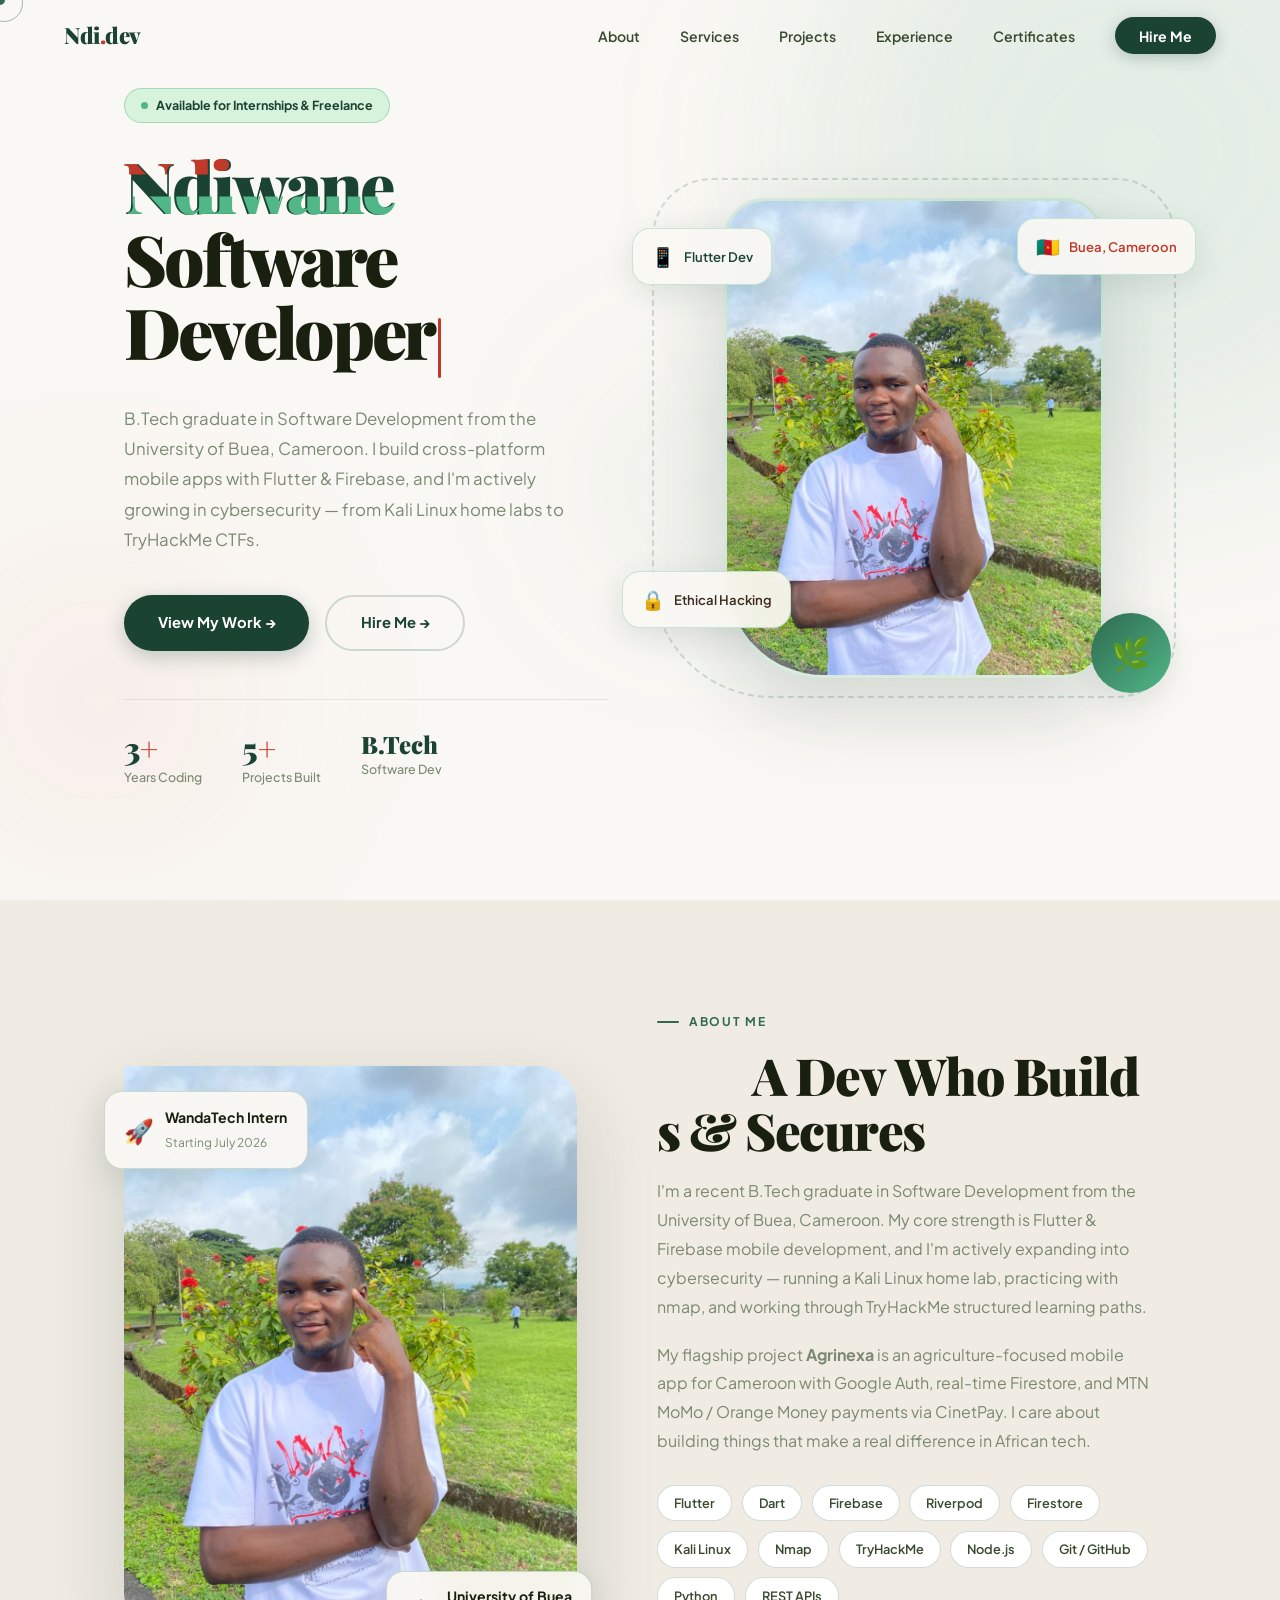
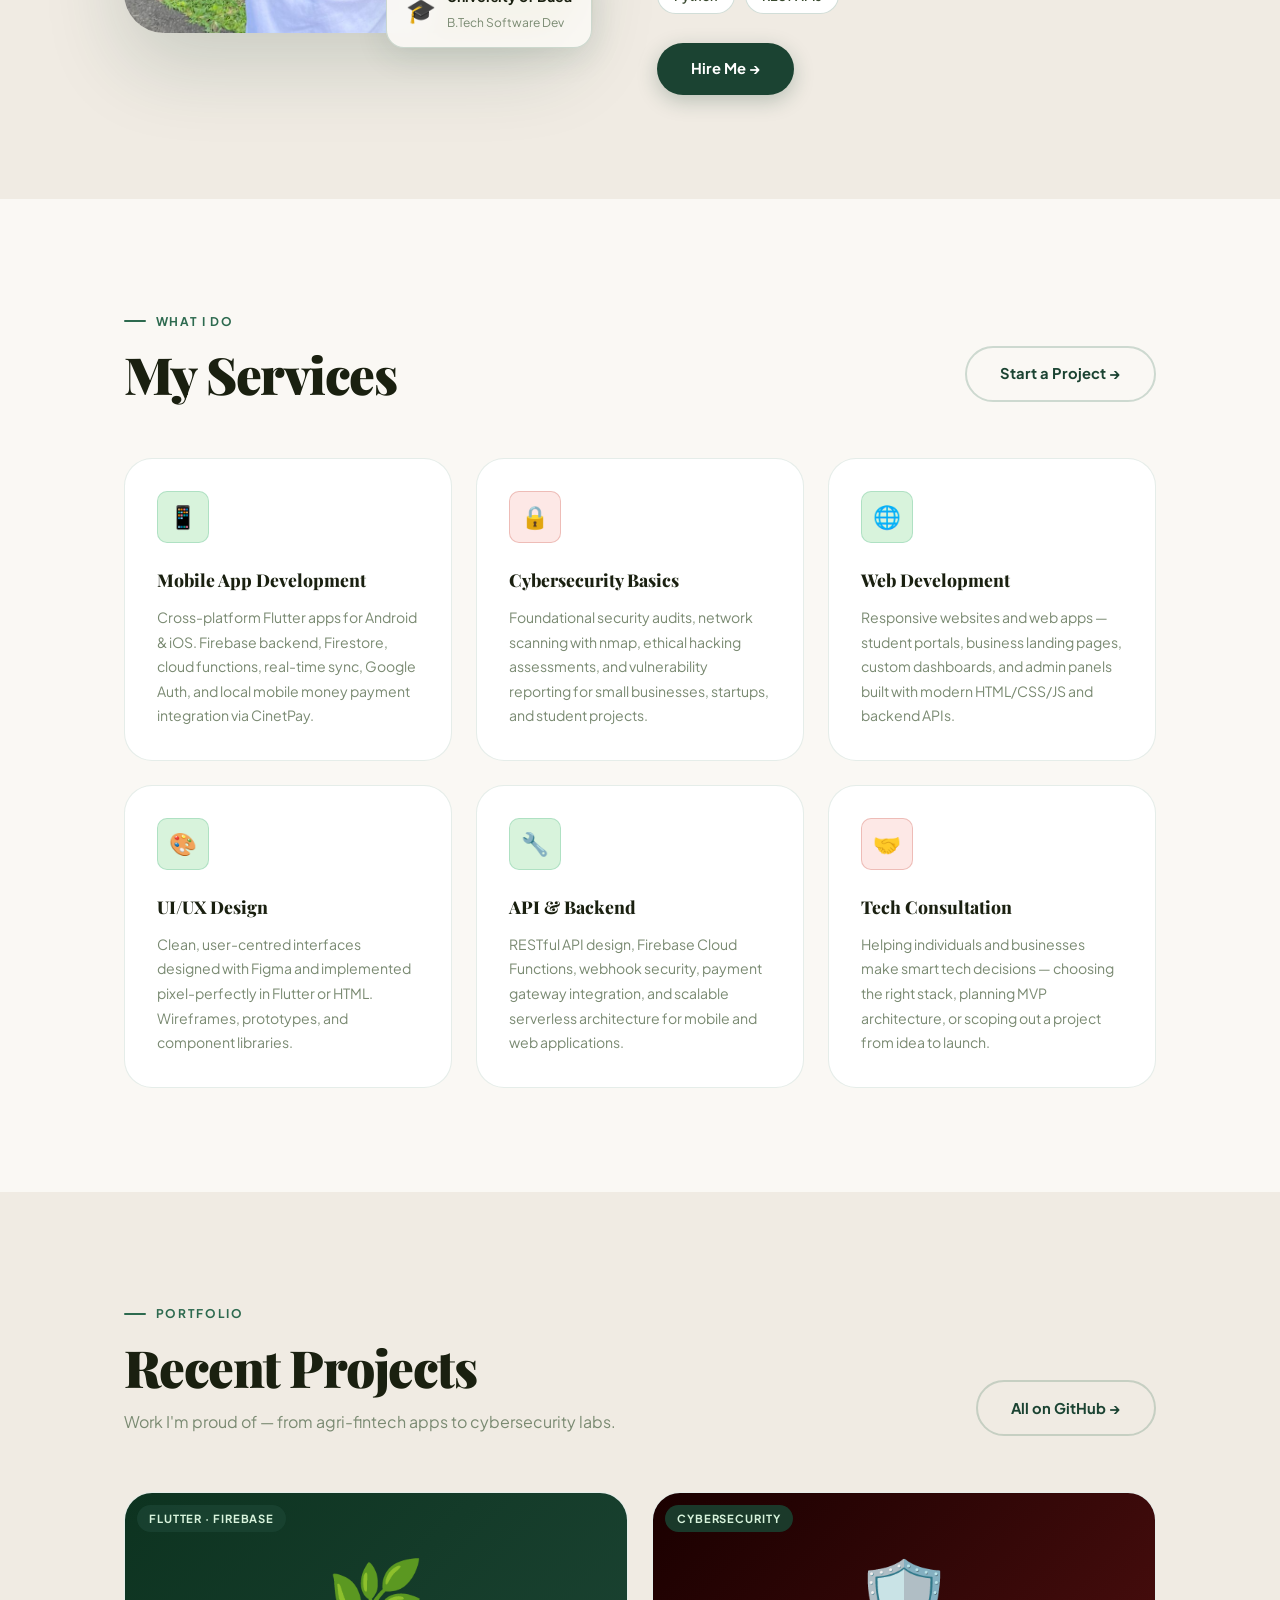
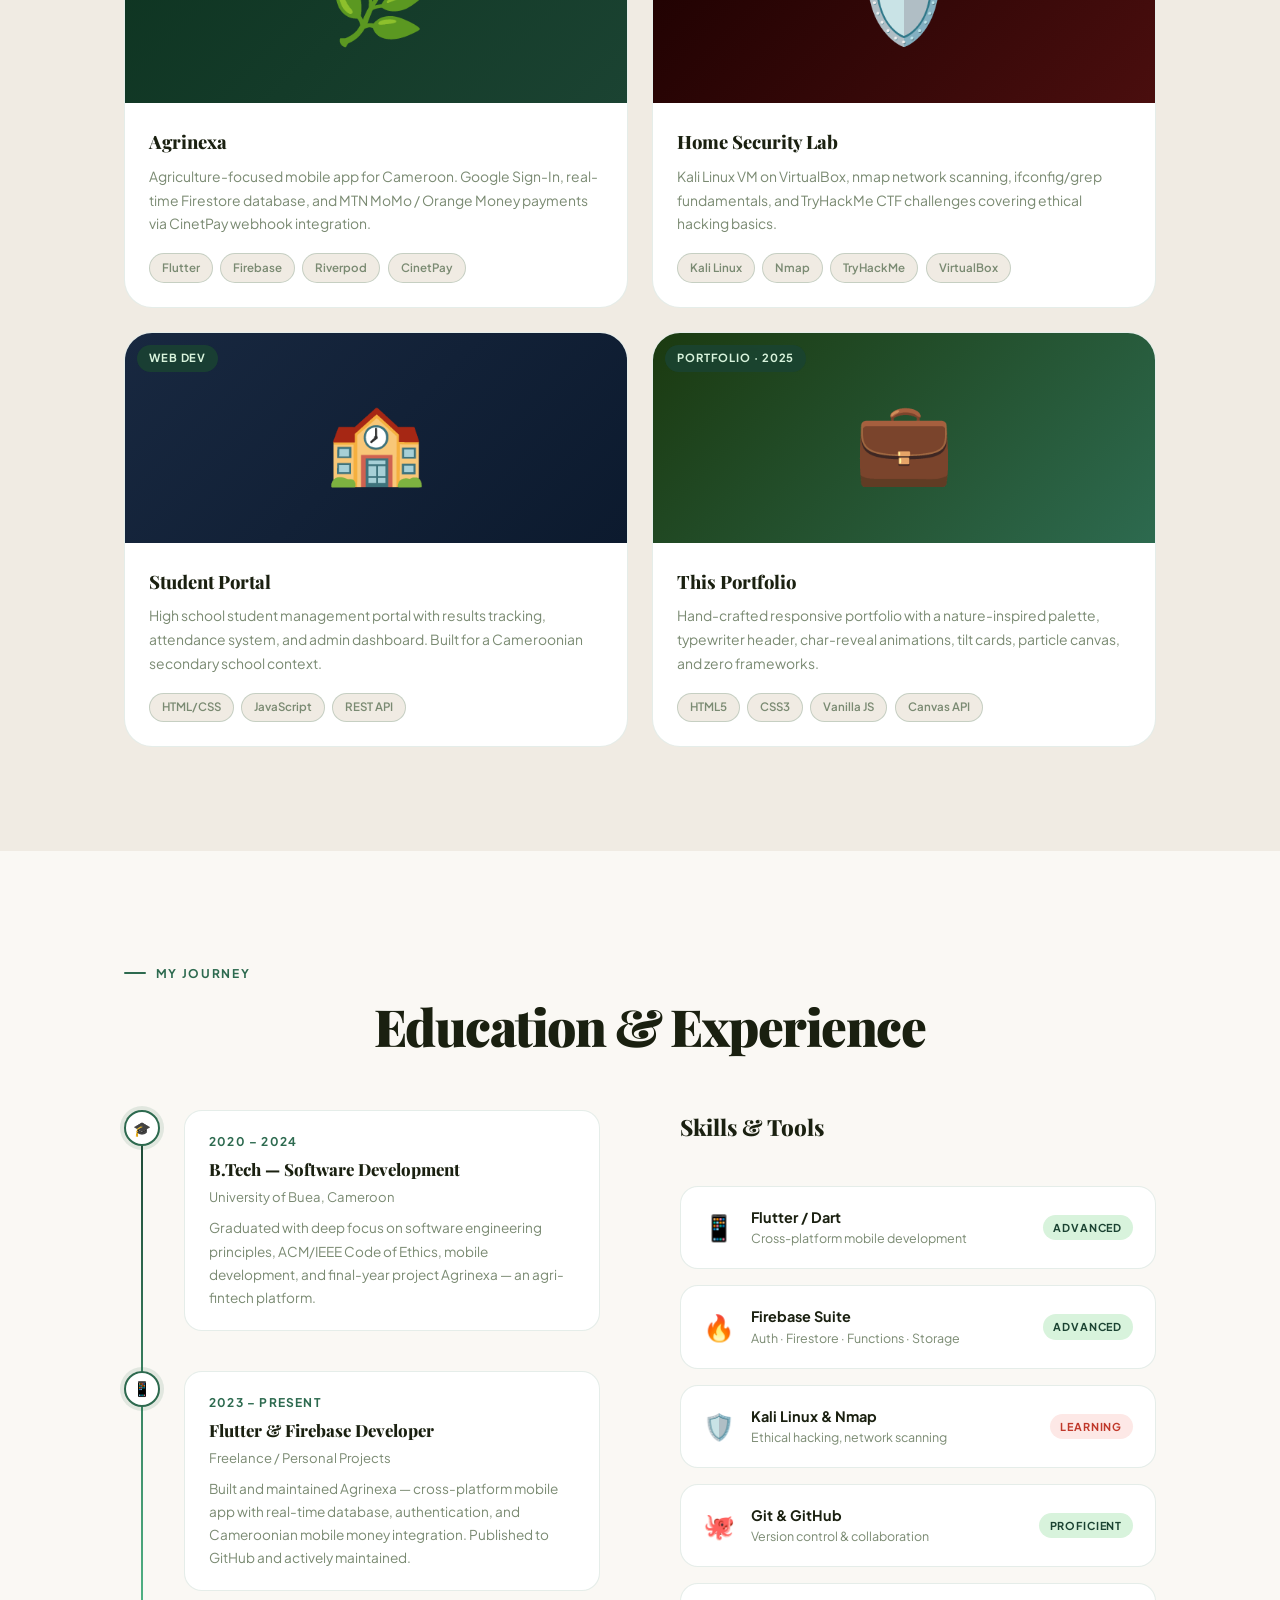
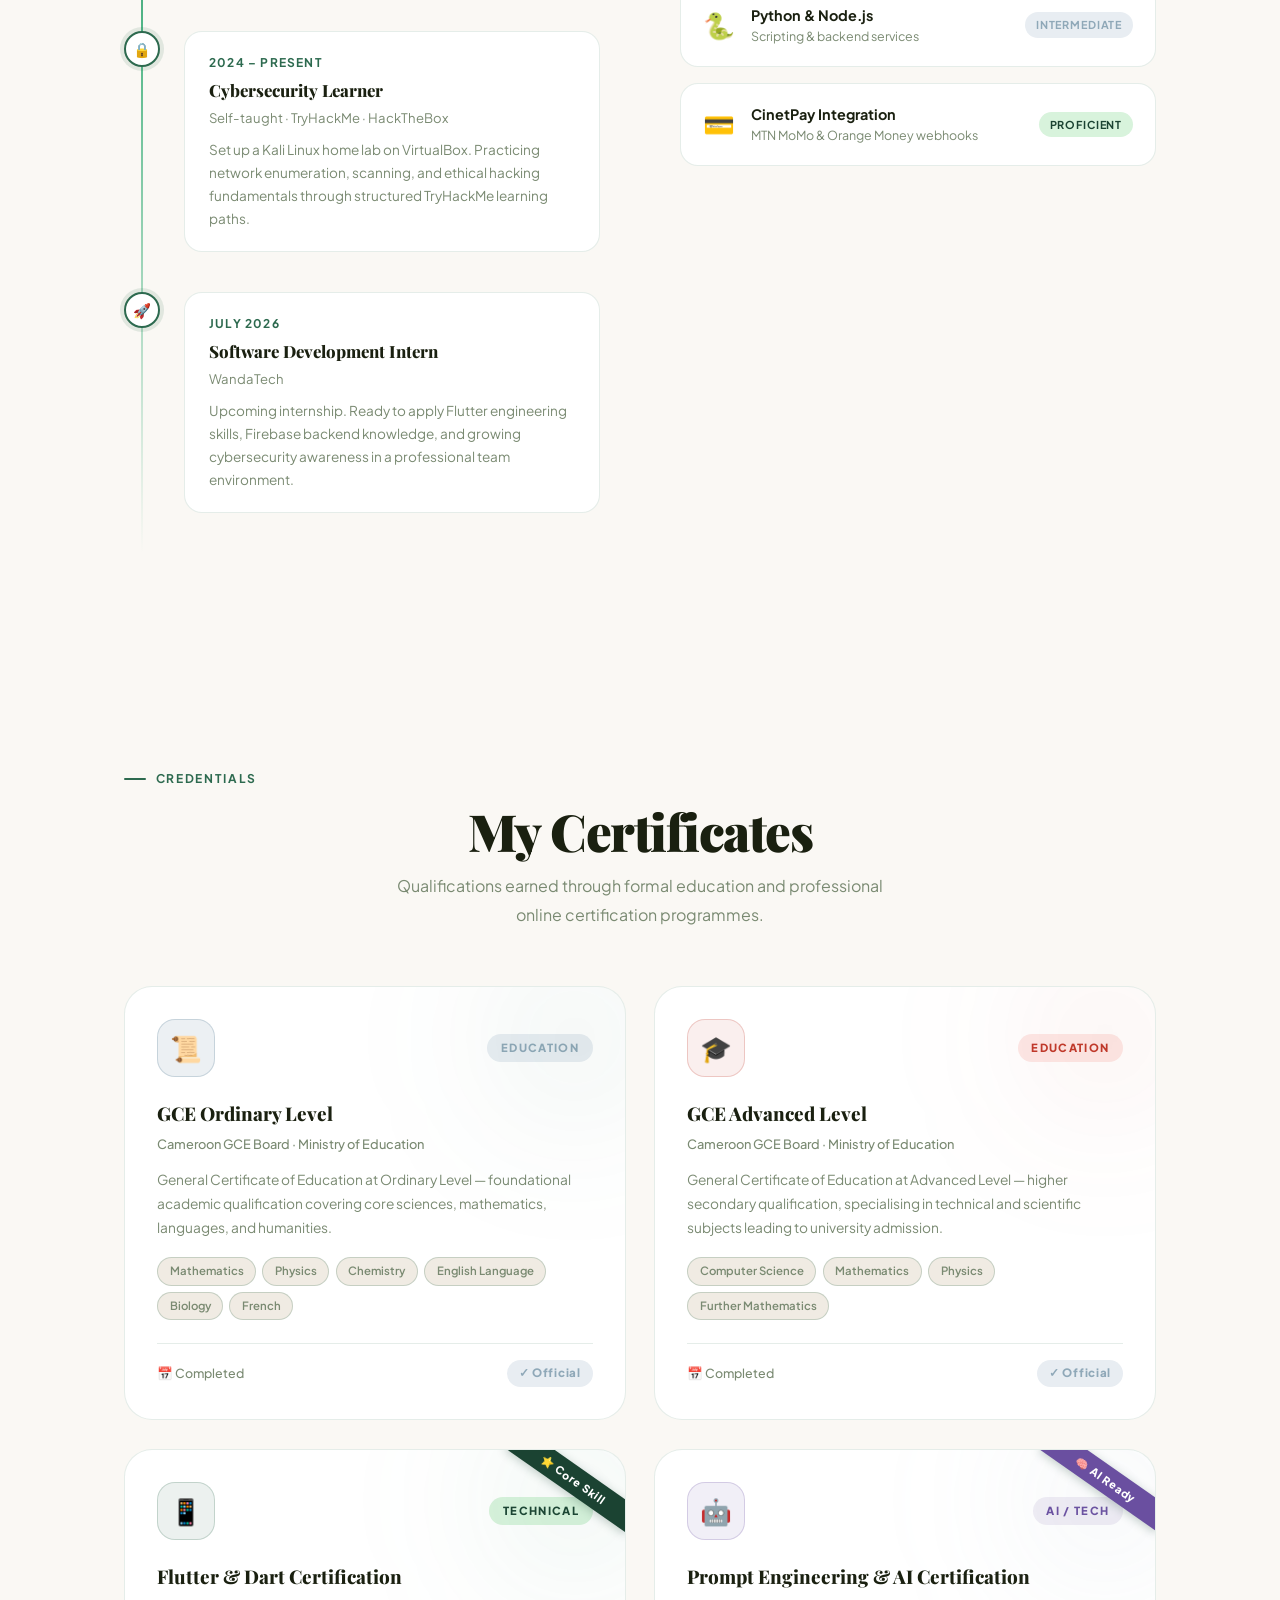
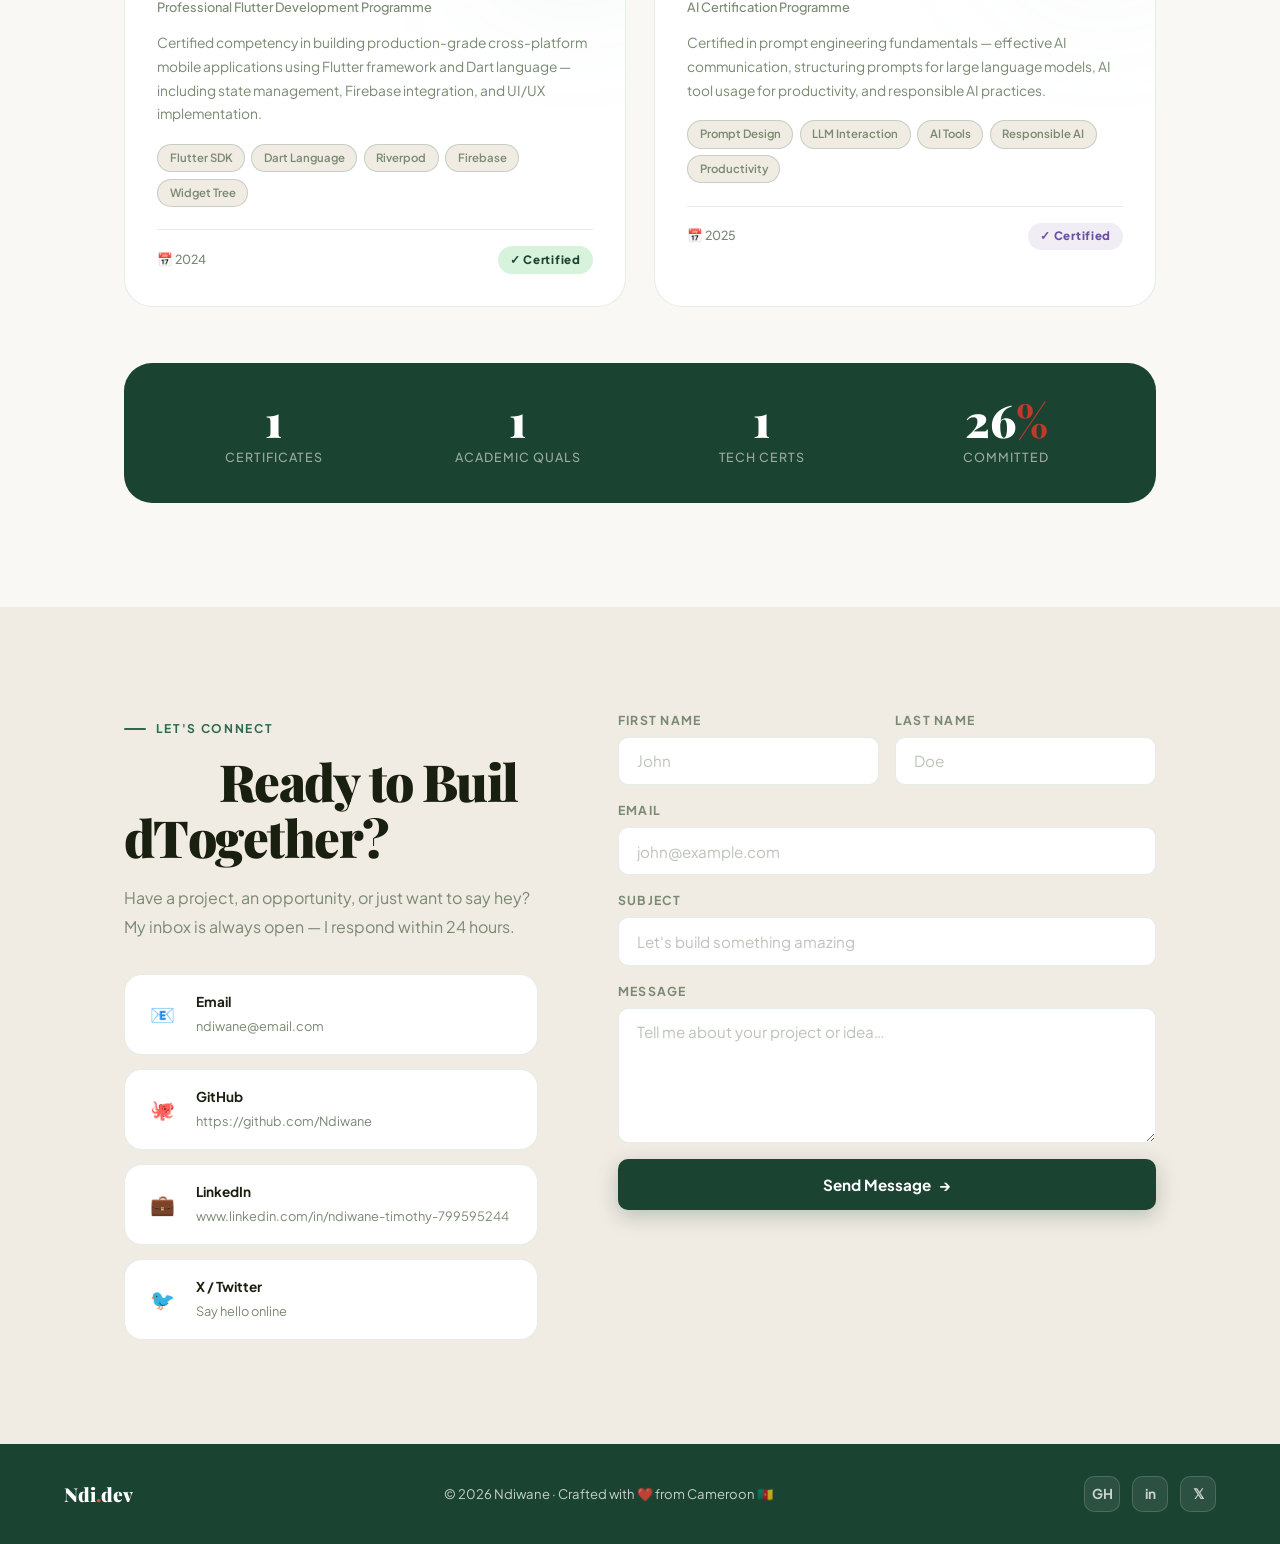
==== commit e38a0515: "index.html" ====
--- a/index.html
+++ b/index.html
@@ -690,7 +690,7 @@
         </p>
  
         <div class="contact-links">
-          <a href="mailto:ndiwane@email.com" class="c-link reveal d1">
+          <a href="mailto:ndiwanetimothy04@email.com" class="c-link reveal d1">
             <span class="c-link-icon">📧</span>
             <div class="c-link-text">
               <strong>Email</strong>
@@ -701,14 +701,14 @@
             <span class="c-link-icon">🐙</span>
             <div class="c-link-text">
               <strong>GitHub</strong>
-              <span>github.com/Ndiwane</span>
+              <span>https://github.com/Ndiwane</span>
             </div>
           </a>
           <a href="#" class="c-link reveal d3">
             <span class="c-link-icon">💼</span>
             <div class="c-link-text">
               <strong>LinkedIn</strong>
-              <span>Connect professionally</span>
+              <span>www.linkedin.com/in/ndiwane-timothy-799595244</span>
             </div>
           </a>
           <a href="#" class="c-link reveal d4">
@@ -760,7 +760,7 @@
 ════════════════════════════ -->
 <footer>
   <div class="footer-logo">Ndi<span class="dot">.</span>dev</div>
-  <div class="footer-copy">© 2025 Ndiwane · Crafted with ❤️ from Cameroon 🇨🇲</div>
+  <div class="footer-copy">© 2026 Ndiwane · Crafted with ❤️ from Cameroon 🇨🇲</div>
   <div class="footer-socials">
     <a href="https://github.com/Ndiwane" target="_blank" class="soc-btn" title="GitHub">GH</a>
     <a href="#" class="soc-btn" title="LinkedIn">in</a>
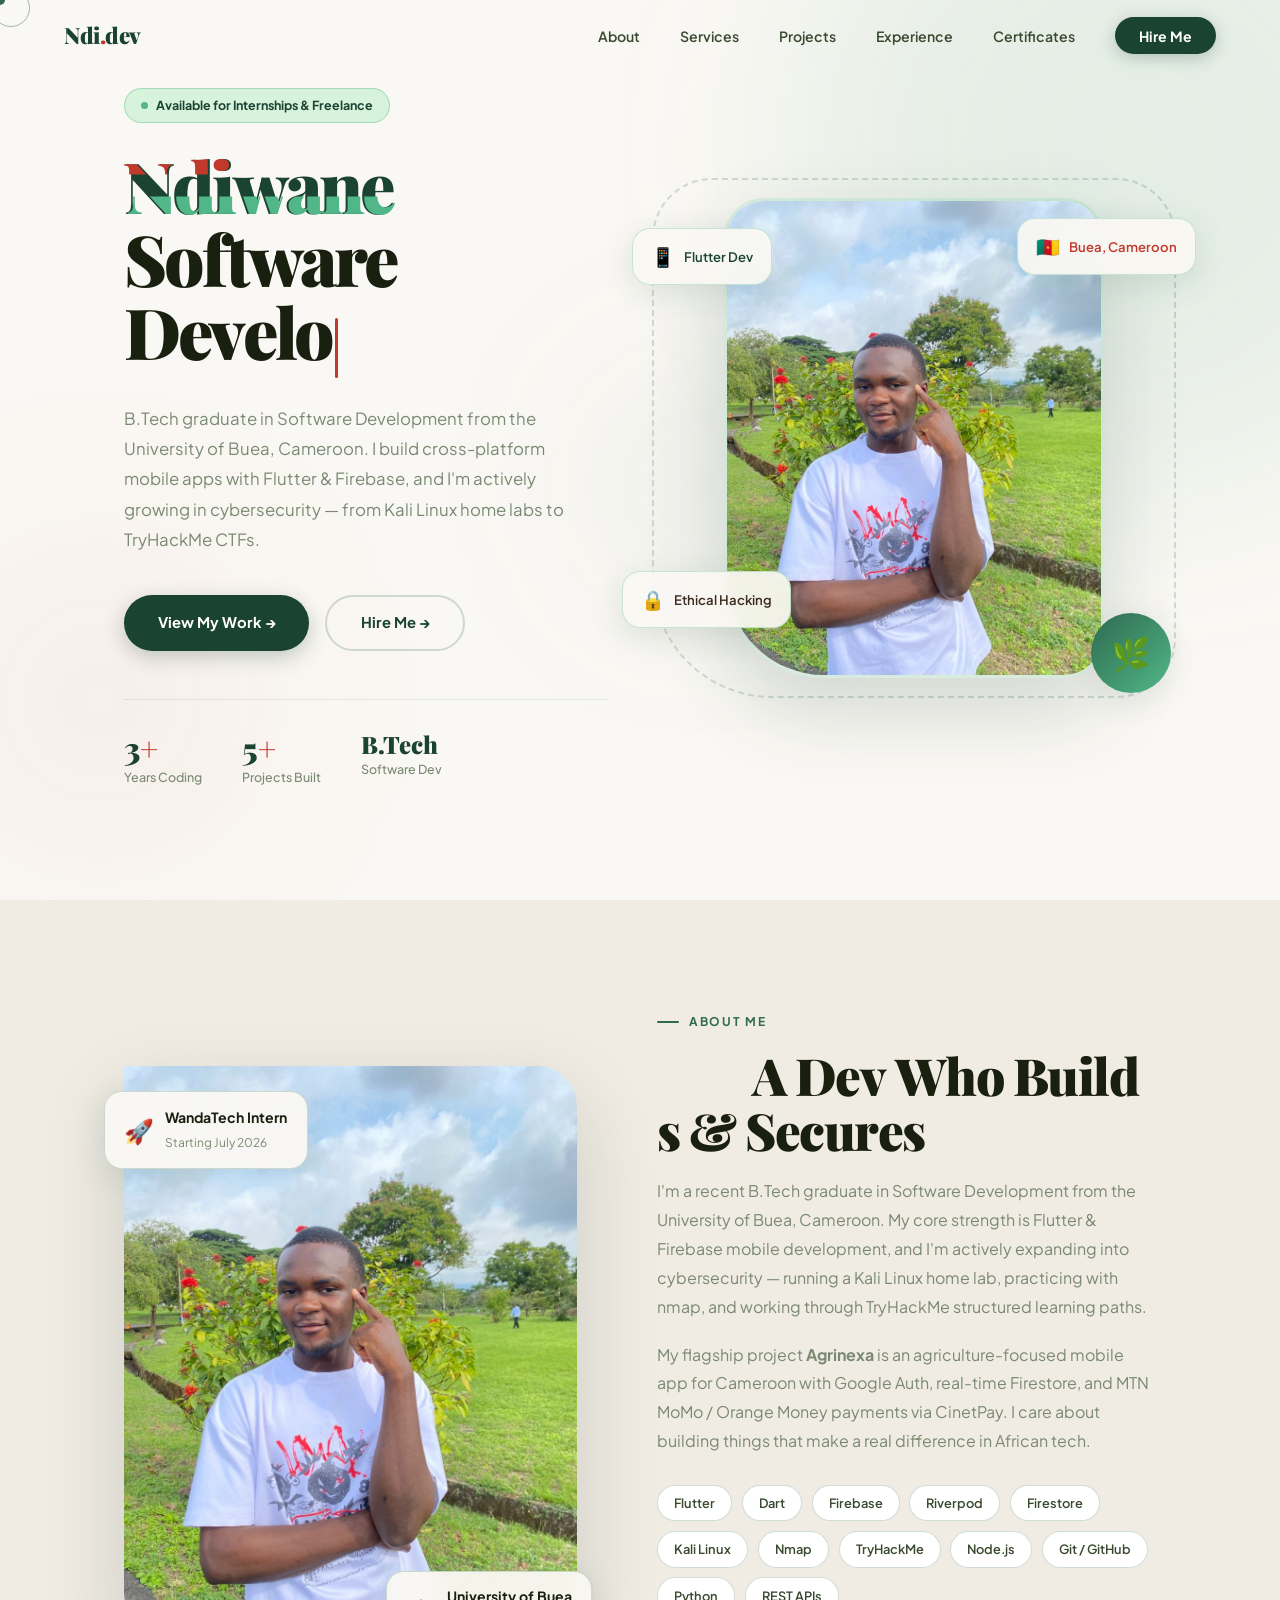
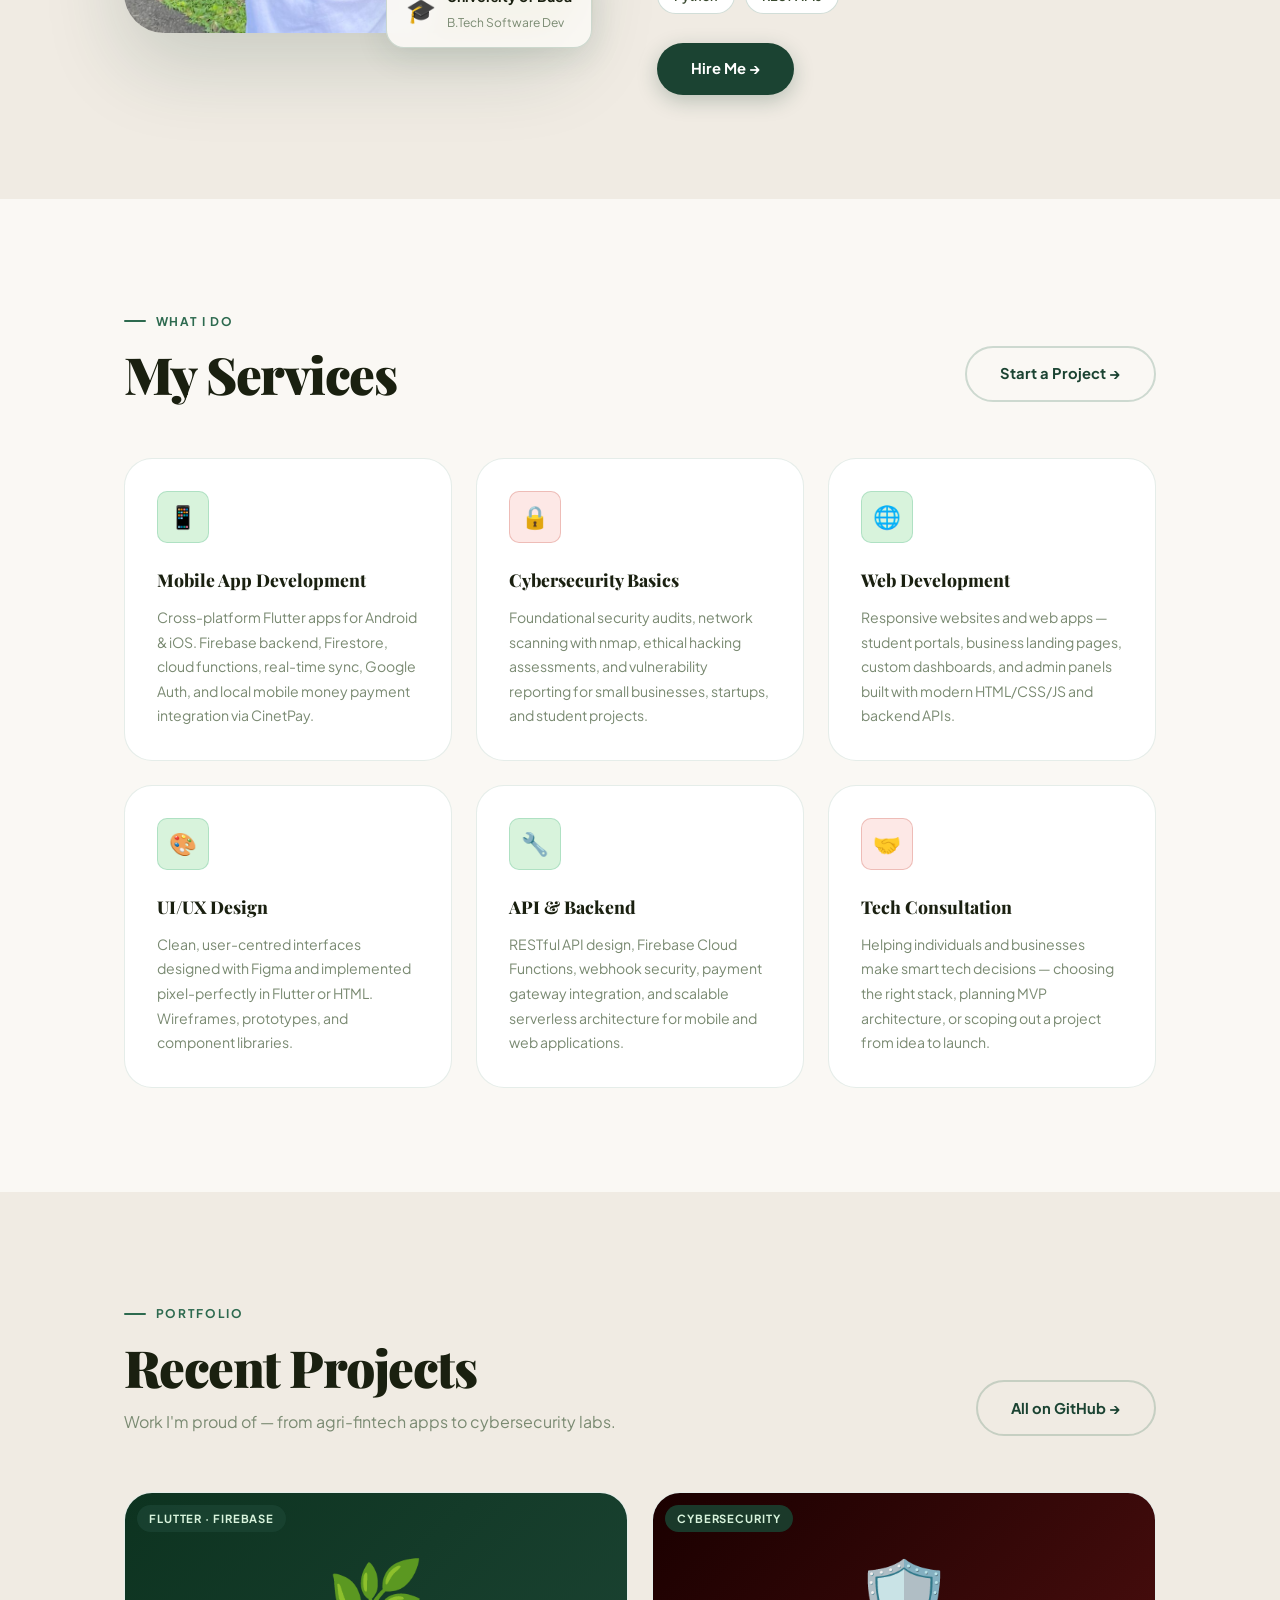
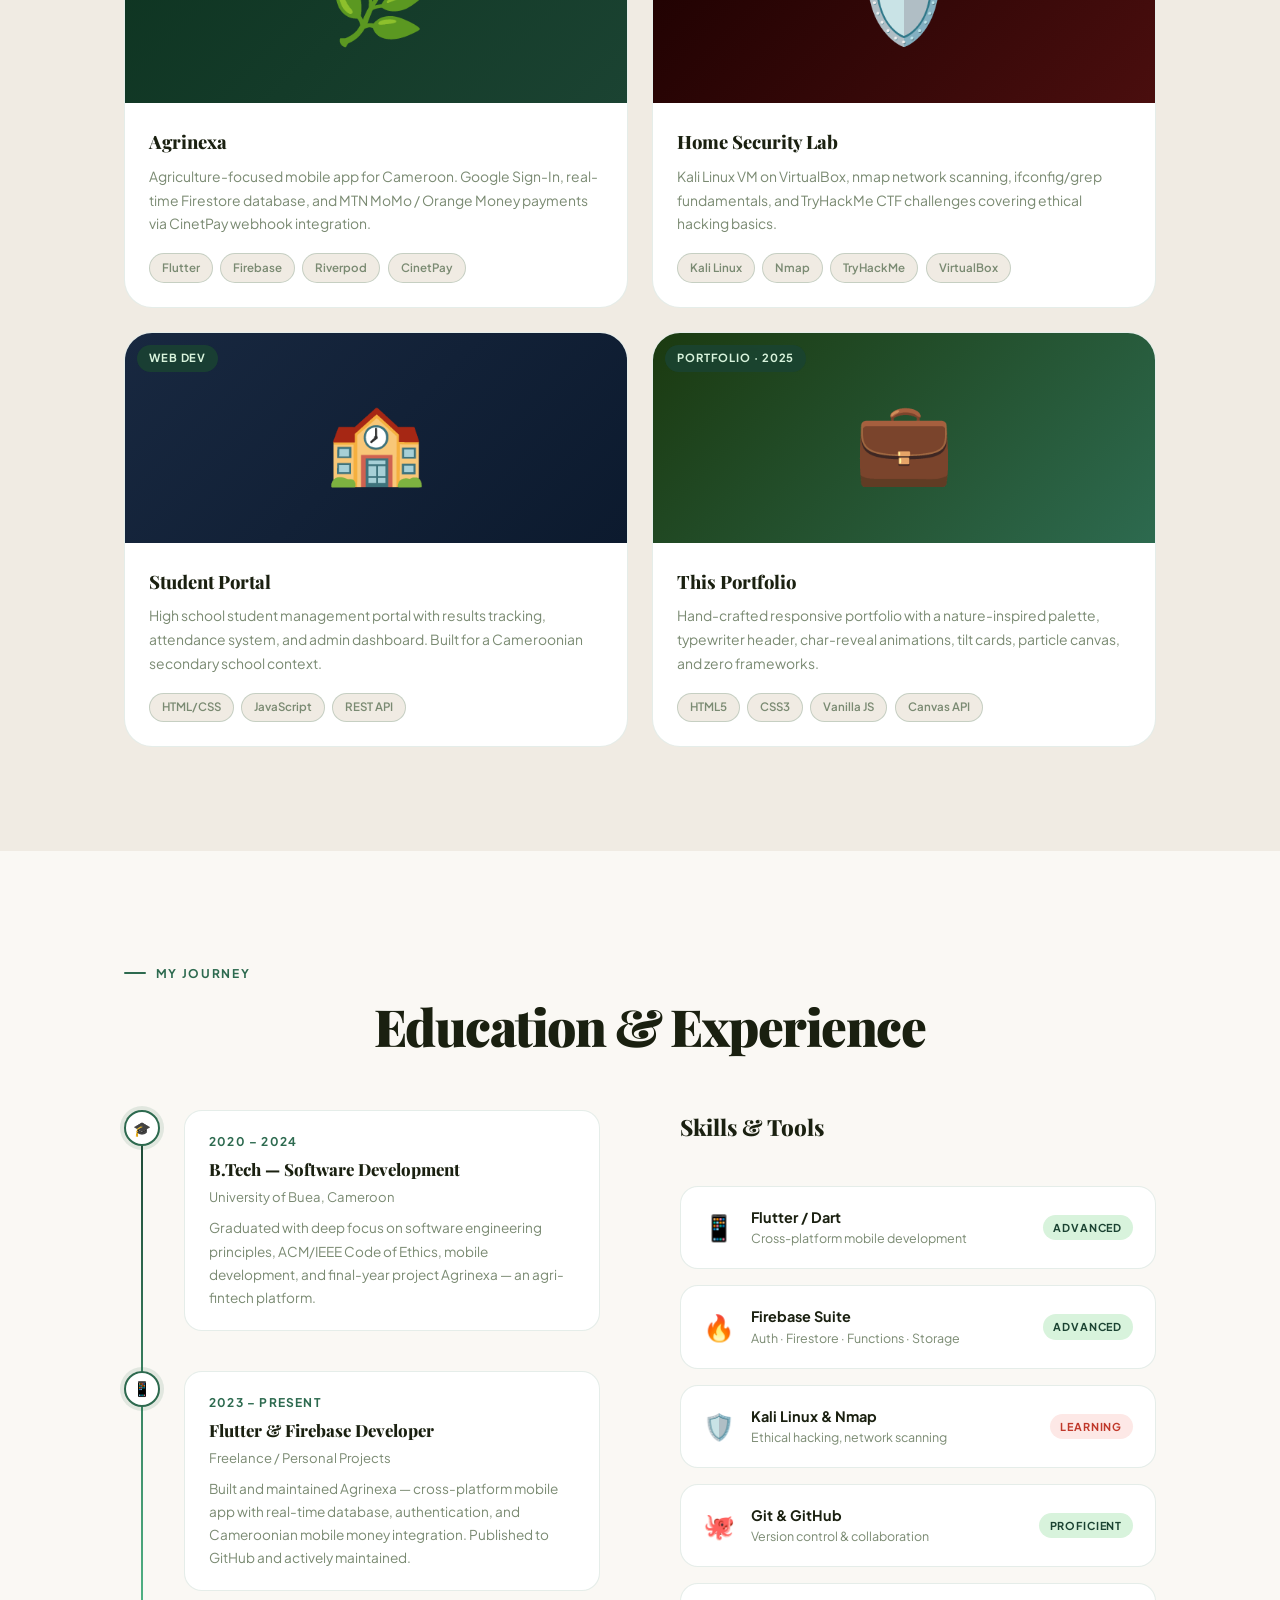
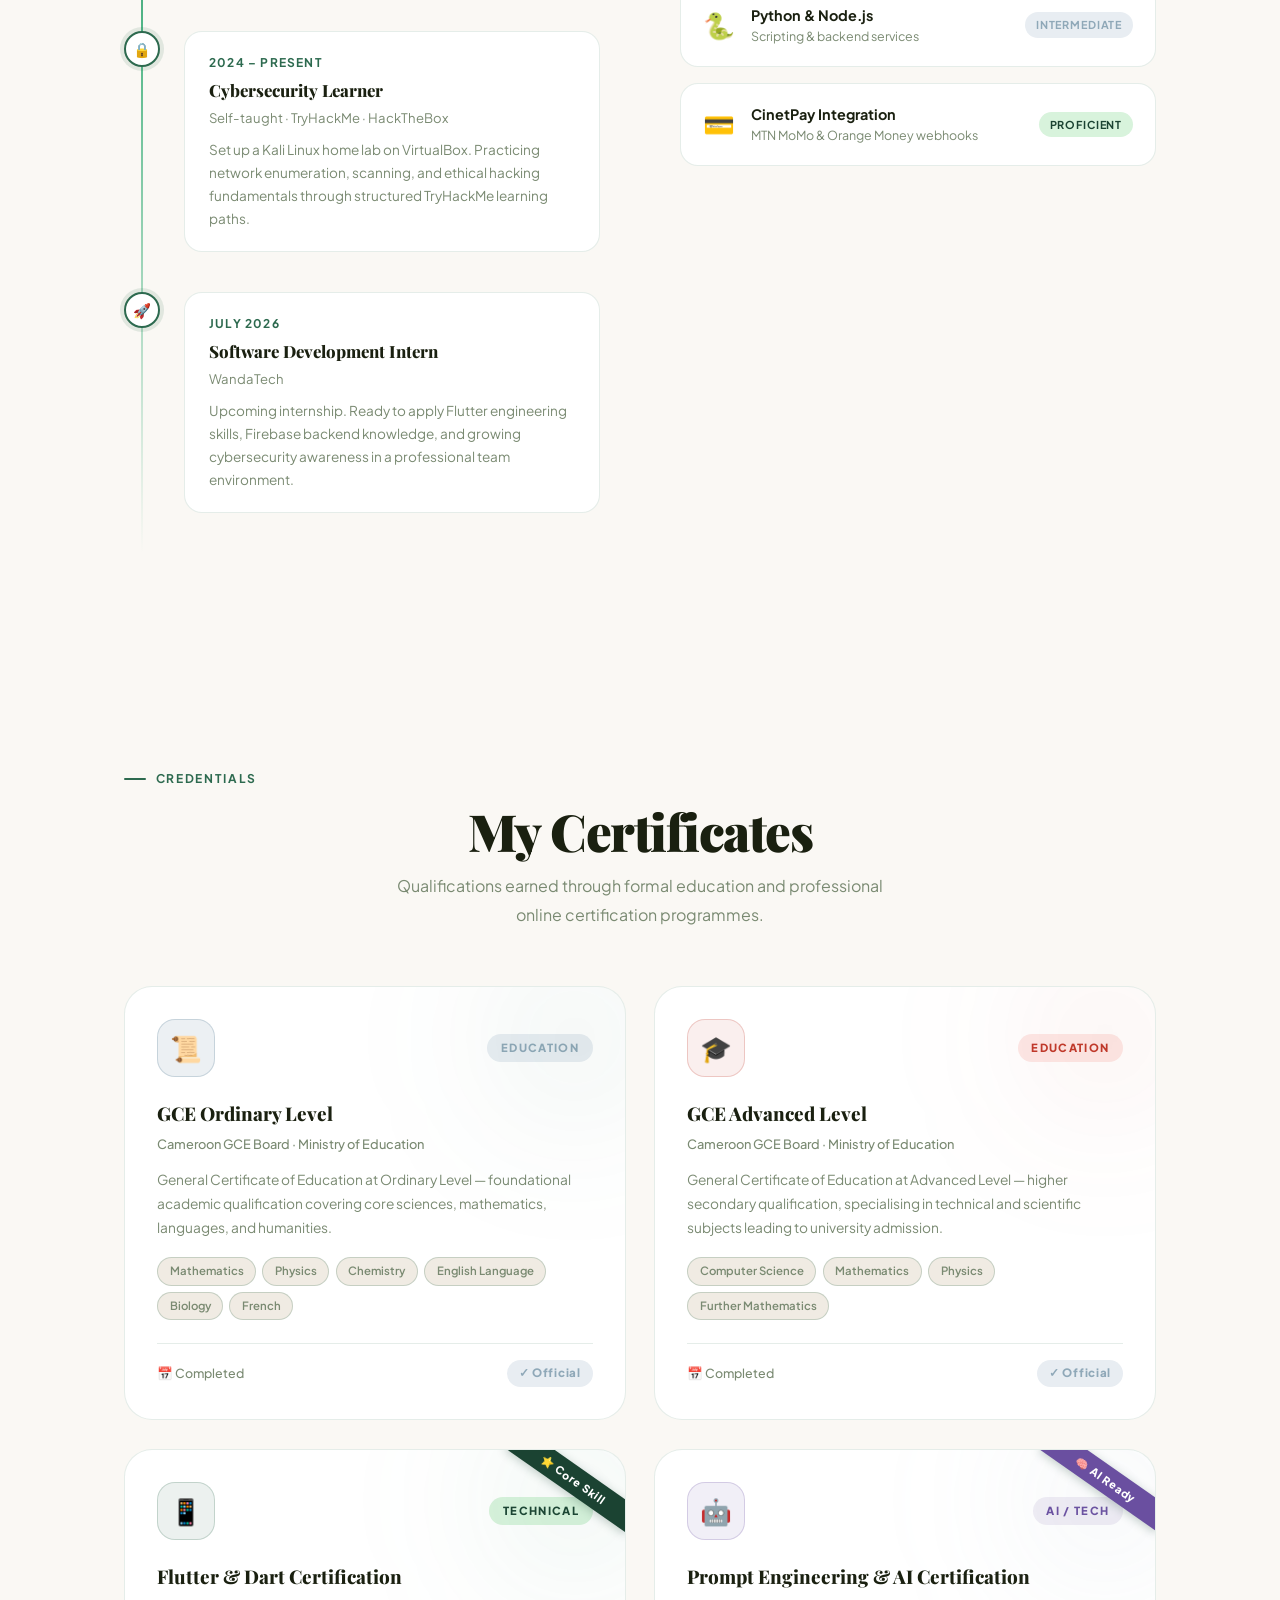
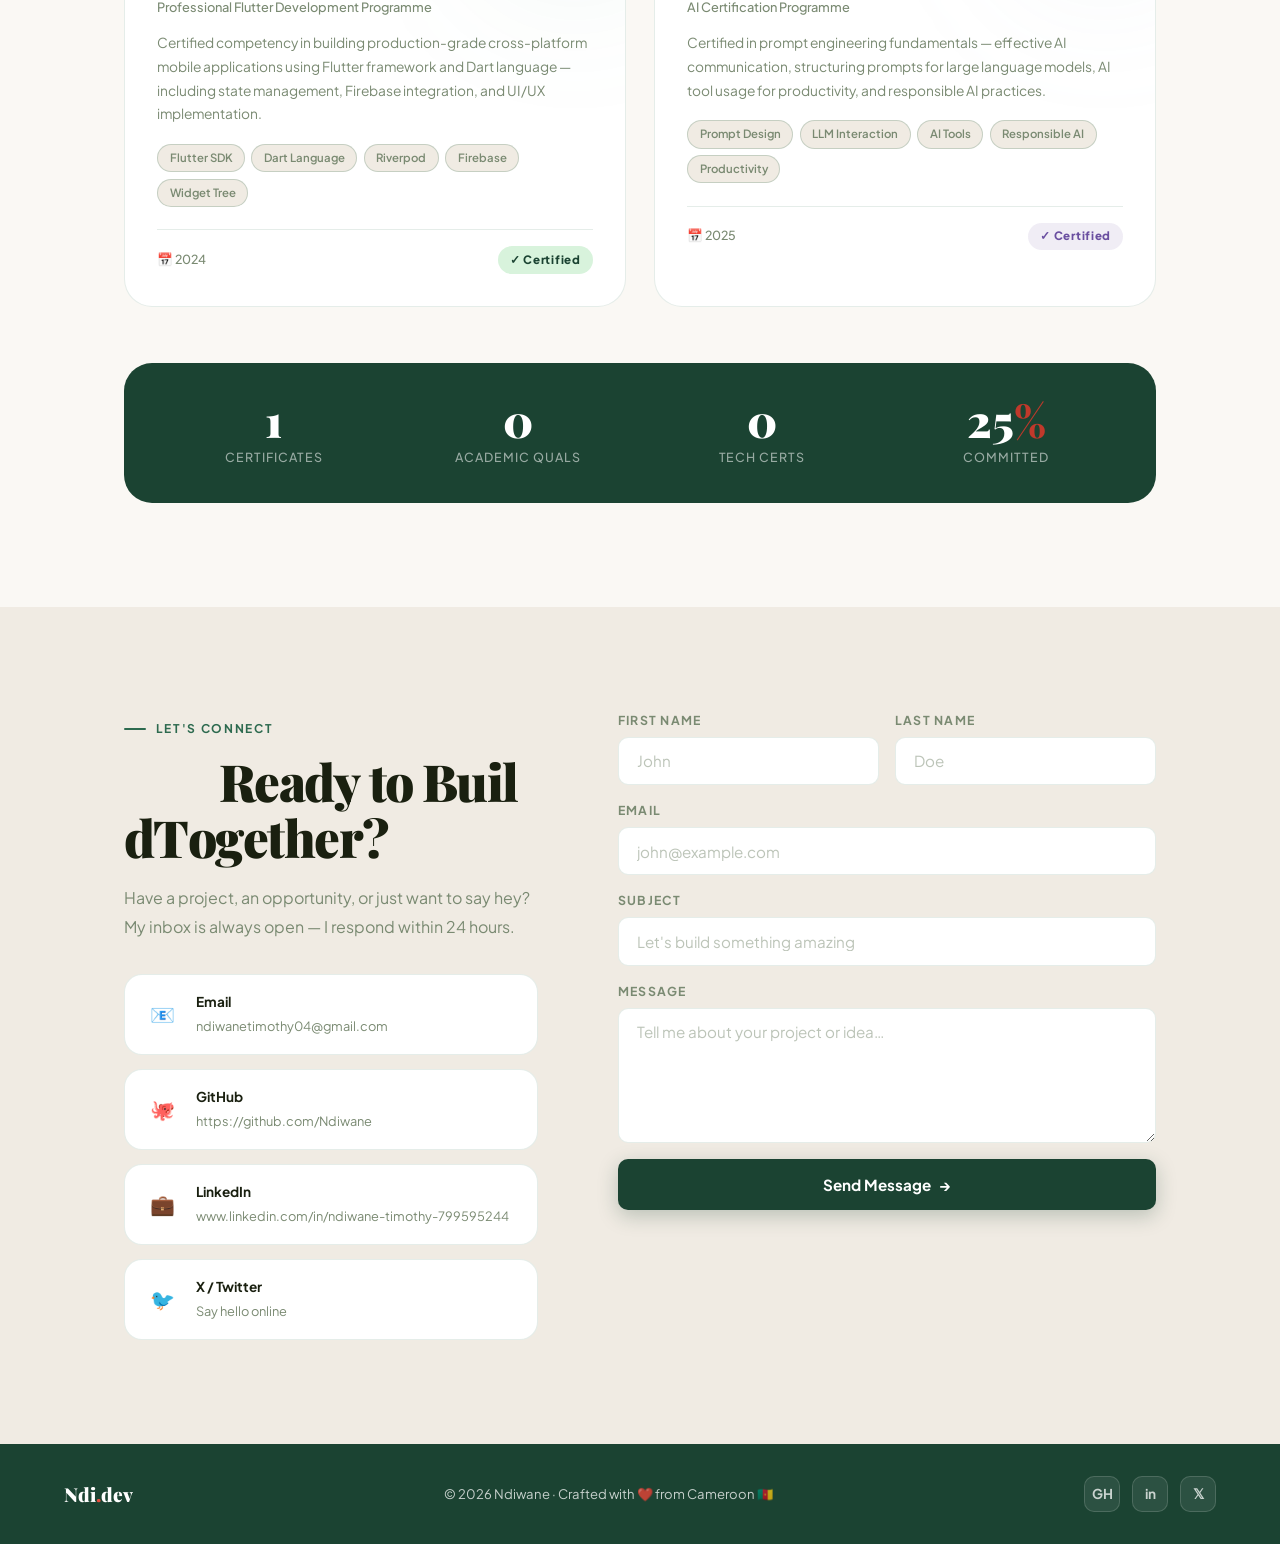
==== commit 8b972f9a: "index.html, hire.html" ====
--- a/index.html
+++ b/index.html
@@ -694,7 +694,7 @@
             <span class="c-link-icon">📧</span>
             <div class="c-link-text">
               <strong>Email</strong>
-              <span>ndiwane@email.com</span>
+              <span>ndiwanetimothy04@gmail.com</span>
             </div>
           </a>
           <a href="https://github.com/Ndiwane" target="_blank" class="c-link reveal d2">
